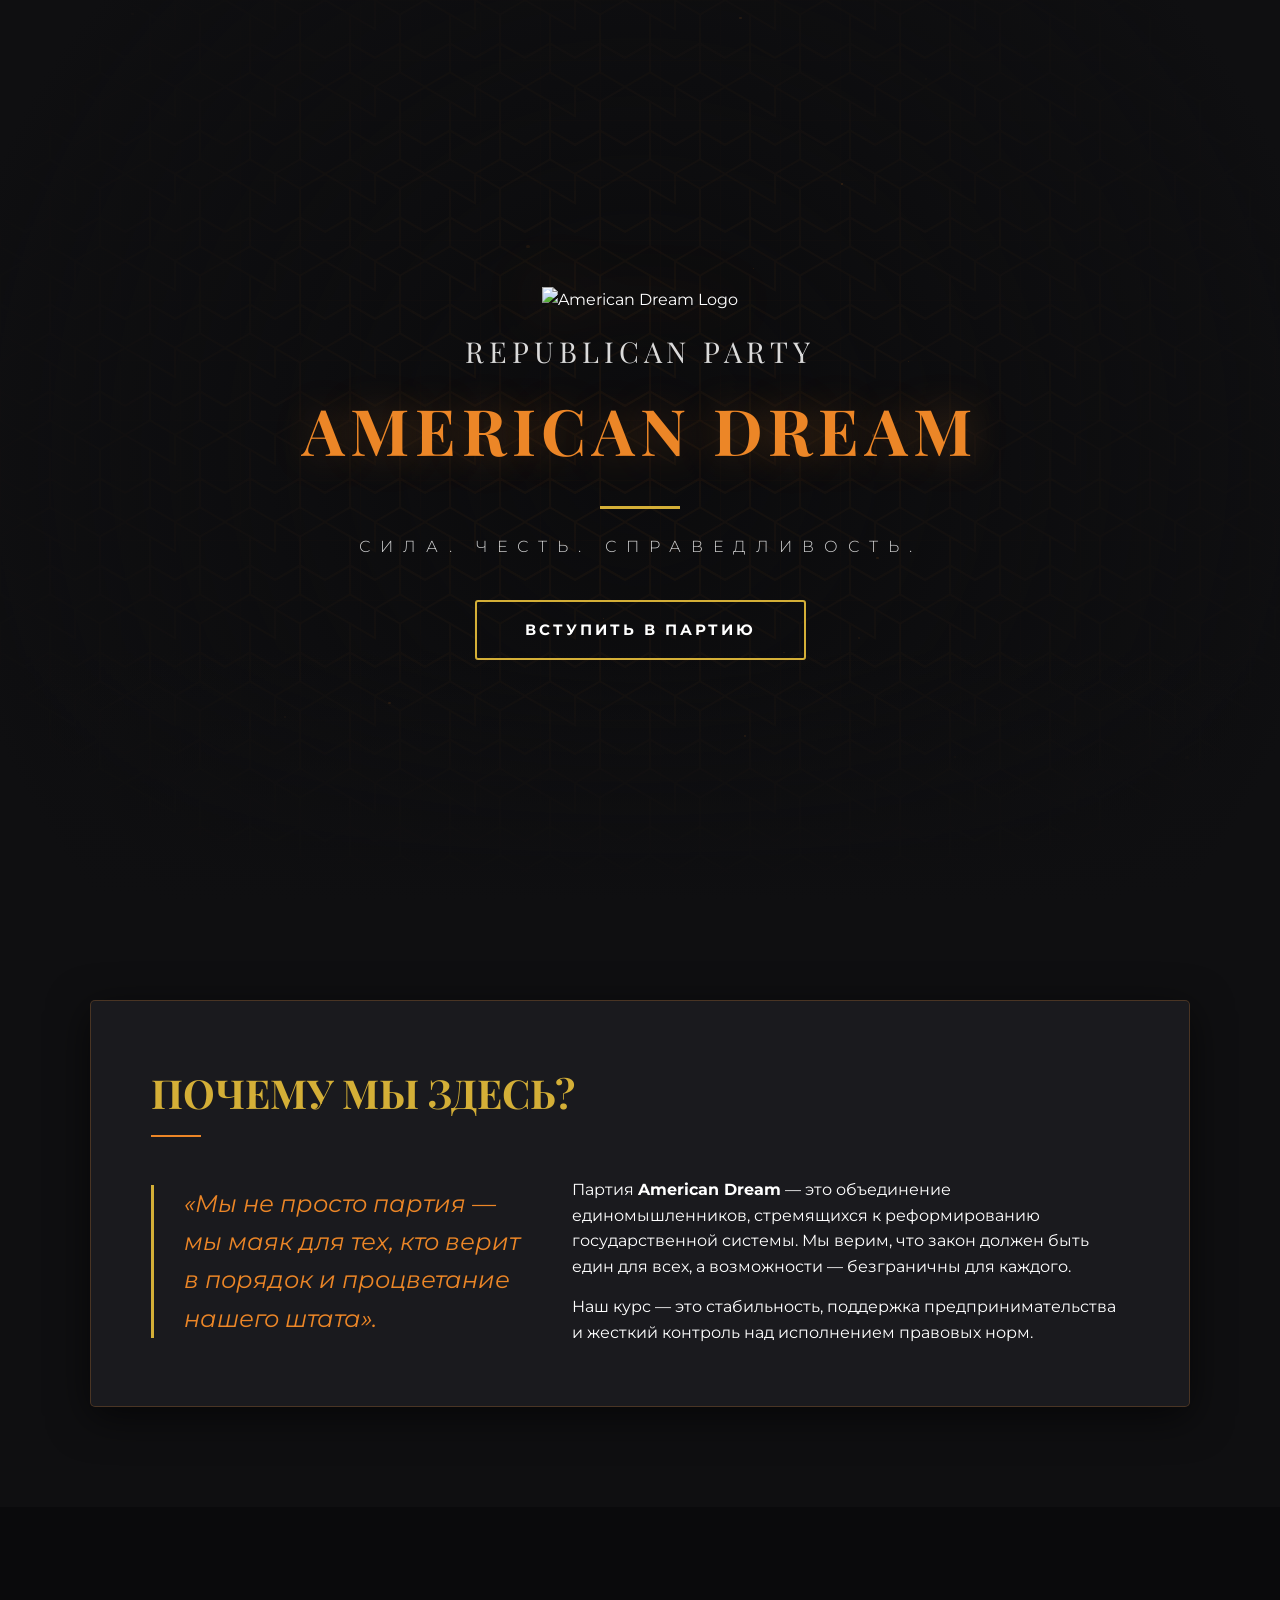
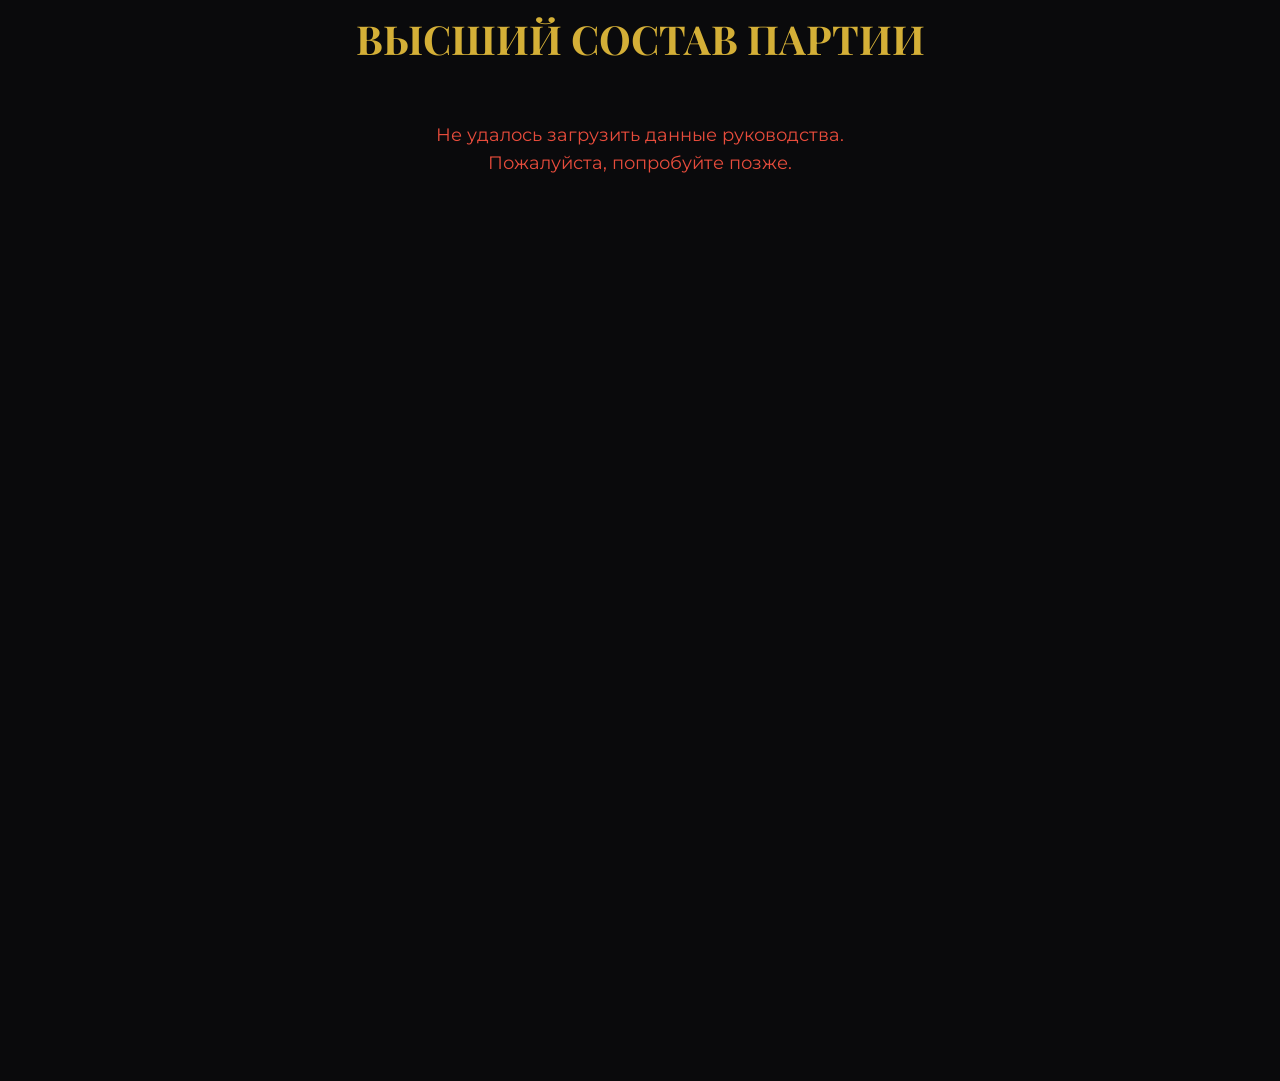
==== index.html @ bc68294e "Add files via upload" ====
﻿    <!DOCTYPE html>
    <html lang="ru">
    <head>
        <meta charset="UTF-8">
        <meta name="viewport" content="width=device-width, initial-scale=1.0">
        <meta name="description" content="American Dream - Республиканская партия. Партия, стремящаяся к справедливости, порядку и процветанию. Основана на принципах свободного рынка и правового государства.">
        <meta name="keywords" content="политическая партия, American Dream, республиканцы, политика, США">
        <meta name="author" content="American Dream Party">
        <meta name="theme-color" content="#ec8627">
        
        <meta property="og:title" content="American Dream | Республиканская партия">
        <meta property="og:description" content="Партия справедливости, порядка и процветания">
        <meta property="og:type" content="website">
        <meta property="og:url" content="https://american-dream.com">
        <meta property="og:image" content="./assets/images/logo.png">
        
        <meta name="twitter:card" content="summary">
        <meta name="twitter:title" content="American Dream | Республиканская партия">
        <meta name="twitter:description" content="Партия справедливости, порядка и процветания">
        
        <title>American Dream | Республиканская партия</title>
        <link rel="stylesheet" href="global-style.css">
        <link href="https://fonts.googleapis.com/css2?family=Montserrat:wght@300;600;800&family=Playfair+Display:wght@700&display=swap&subset=cyrillic" rel="stylesheet">
        <!-- Favicon -->
        <link rel="icon" type="image/png" href="./assets/icons/favicon.png">
        <link rel="apple-touch-icon" href="./assets/icons/favicon.png">
    </head>
    <body class="dark-mode">

        <!-- ШАПКА -->
        <div id="header-placeholder"></div>

        <main>
            <!-- HERO СЕКЦИЯ -->
            <section class="hero-section">
                <div class="hero-bg-pattern"></div>
                <div class="hero-particles" id="hero-particles"></div>
                <div class="hero-overlay"></div>
                <div class="hero-fade-bottom"></div>
                <div class="hero-content">
                    <img src="./assets/images/logo.png" alt="American Dream Logo" class="hero-logo">
                    <h1 class="hero-title">REPUBLICAN PARTY</h1>
                    <h2 class="hero-title-main">AMERICAN DREAM</h2>
                    <div class="hero-line"></div>
                    <p class="hero-subtitle">СИЛА. ЧЕСТЬ. СПРАВЕДЛИВОСТЬ.</p>
                    <a href="pages/apply/index.html" class="hero-cta">Вступить в партию</a>
                </div>
            </section>

            <!-- МАНИФЕСТ -->
            <section class="manifesto-section fade-in-section">
                <div class="manifesto-card">
                    <div class="manifesto-header">
                        <h2 class="section-heading">Почему мы здесь?</h2>
                        <div class="heading-line"></div>
                    </div>
                    <div class="manifesto-grid">
                        <div class="manifesto-quote">
                            «Мы не просто партия — мы маяк для тех, кто верит в порядок и процветание нашего штата».
                        </div>
                        <div class="manifesto-text">
                            <p>Партия <b>American Dream</b> — это объединение единомышленников, стремящихся к реформированию государственной системы. Мы верим, что закон должен быть един для всех, а возможности — безграничны для каждого.</p>
                            <p>Наш курс — это стабильность, поддержка предпринимательства и жесткий контроль над исполнением правовых норм.</p>
                        </div>
                    </div>
                </div>
            </section>

            <!-- ВЫСШИЙ СОСТАВ (Пирамида) -->
            <section class="leaders-section fade-in-section" aria-label="Высший состав партии">
                <h2 class="section-heading">Высший Состав партии</h2>
                <div class="leaders-wrapper" id="leaders-container" role="region" aria-label="Карточки лидеров партии. Кликните на карточку для подробной информации.">
                    <!-- Сюда JS вставит карточки -->
                </div>
            </section>
        </main>

        <!-- ПОДВАЛ -->
        <div id="footer-placeholder"></div>

        <script src="global-script.js"></script>
    </body>
    </html>
---- global-style.css ----
﻿:root {
    --bg-dark: #0f0f11;
    --card-bg: #1a1a1e;
    --copper: #ec8627;
    --gold: #d4af37;
    --text-gray: #a0a0a5;
    --white: #ffffff;
    --shadow: 0 10px 40px rgba(0, 0, 0, 0.6);
    --card-border: rgba(255,255,255,0.05);
    --card-hover-border: var(--gold);
    --expanded-bg: #22222a;
    --bio-border: rgba(255,255,255,0.1);
    --header-bg: rgba(15, 15, 17, 0.9);
    --header-border: rgba(184, 115, 51, 0.2);
    --hero-overlay-bg: radial-gradient(circle, rgba(0,0,0,0.2) 0%, rgba(15,15,17,1) 90%);
    --leaders-section-bg: #0a0a0c;
    --footer-bg: #050505;
    --footer-border: var(--copper);
}

/* СВЕТЛАЯ ТЕМА */
body.light-mode {
    --bg-dark: #f8f8fa;
    --card-bg: #fafbfc;
    --text-gray: #555555;
    --white: #1a1a1a;
    --card-border: rgba(236, 134, 39, 0.12);
    --card-hover-border: var(--copper);
    --expanded-bg: #ffffff;
    --bio-border: rgba(236, 134, 39, 0.15);
    --header-bg: rgba(248, 248, 250, 0.95);
    --header-border: rgba(236, 134, 39, 0.15);
    --hero-overlay-bg: radial-gradient(circle, rgba(255,255,255,0.05) 0%, rgba(248,248,250,0.7) 90%);
    --leaders-section-bg: #f8f8fa;
    --footer-bg: #f2f2f5;
    --footer-border: rgba(236, 134, 39, 0.15);
    --shadow: 0 5px 20px rgba(0,0,0,0.05);
}

body.light-mode .main-header {
    background: var(--header-bg);
    border-bottom: 1px solid var(--header-border);
}

body.light-mode .nav-list a {
    color: #555;
}
body.light-mode .nav-list a.active {
    color: var(--copper);
}

body.light-mode .hero-overlay {
    background: var(--hero-overlay-bg);
}

body.light-mode .manifesto-card {
    background: #fafbfc;
    border: 1px solid rgba(236, 134, 39, 0.12);
    box-shadow: 0 5px 20px rgba(0,0,0,0.05);
}

body.light-mode .leader-card {
    background: var(--card-bg);
    border: 1px solid var(--card-border);
    box-shadow: var(--shadow);
}

body.light-mode .leader-card.expanded {
    background: var(--expanded-bg);
    border-color: var(--copper);
}

body.light-mode .leader-bio {
    border-top-color: var(--bio-border);
}

body.light-mode .main-footer {
    background: var(--footer-bg);
    border-top: 1px solid var(--footer-border);
}

body.light-mode .leaders-section {
    background: var(--leaders-section-bg);
}

body.light-mode .hero-cta {
    border-color: var(--copper);
    color: var(--white);
}

body.light-mode .hero-cta:hover {
    background: var(--copper);
    color: #fff;
}

body.light-mode .manifesto-card:hover {
    box-shadow: 0 15px 45px rgba(0,0,0,0.12);
    border-color: var(--copper);
}

* { margin: 0; padding: 0; box-sizing: border-box; }

/* Глобальный фоновый паттерн из шестигранников */
body::before {
    content: '';
    position: fixed;
    inset: 0;
    z-index: 0;
    pointer-events: none;
    opacity: 0.06;
    background-image: 
        url("data:image/svg+xml,%3Csvg xmlns='http://www.w3.org/2000/svg' width='60' height='52' viewBox='0 0 60 52'%3E%3Cpath d='M15 0L0 8.66V26L15 34.64L30 26V8.66L15 0Z' fill='none' stroke='%23ec8627' stroke-width='1.2'/%3E%3Cpath d='M45 17.32L30 8.66V26L45 34.64L60 26V8.66L45 0V17.32Z' fill='none' stroke='%23ec8627' stroke-width='1.2'/%3E%3Cpath d='M15 34.64L30 26V43.32L15 52L0 43.32V26L15 34.64Z' fill='none' stroke='%23ec8627' stroke-width='1.2'/%3E%3Cpath d='M45 34.64L60 26V43.32L45 52L30 43.32V26L45 34.64Z' fill='none' stroke='%23ec8627' stroke-width='1.2'/%3E%3C/svg%3E");
    background-repeat: repeat;
    background-size: 100px 87px;
    transition: opacity 0.5s ease;
    animation: hexDrift 60s linear infinite;
}

@keyframes hexDrift {
    0% { background-position: 0 0; }
    100% { background-position: 100px 87px; }
}

body.light-mode::before {
    opacity: 0.1;
}

body {
    font-family: 'Montserrat', sans-serif;
    background-color: var(--bg-dark);
    color: var(--white);
    line-height: 1.6;
    transition: background-color 0.5s ease, color 0.5s ease;
    overflow-x: hidden;
}

/* Анимации появления при скролле */
.fade-in-section {
    opacity: 0;
    transform: translateY(30px);
    transition: opacity 0.9s cubic-bezier(0.16, 1, 0.3, 1), transform 0.9s cubic-bezier(0.16, 1, 0.3, 1);
}
.fade-in-section.is-visible {
    opacity: 1;
    transform: translateY(0);
}

/* ШАПКА */
.main-header {
    position: fixed; top: 0; width: 100%; z-index: 1000;
    background: var(--header-bg); backdrop-filter: blur(15px);
    border-bottom: 1px solid var(--header-border);
    transition: background-color 0.5s ease, border-color 0.5s ease;
}
.header-container {
    max-width: 1400px; margin: 0 auto; padding: 15px 30px;
    display: flex; justify-content: space-between; align-items: center; gap: 30px;
    position: relative;
}
.header-left { 
    display: flex; align-items: center; gap: 15px; 
    margin-left: -20px;
    flex-shrink: 0;
}
.mini-logo { height: 40px; }
.brand-name { font-weight: 800; letter-spacing: 2px; font-size: 1.2rem; white-space: nowrap; }
.brand-name span { color: var(--copper); }

.nav-list { 
    display: flex; list-style: none; gap: 30px; 
    flex: 1; justify-content: flex-end; 
    margin-right: 30px;
}
.nav-list a {
    text-decoration: none; color: var(--white);
    font-size: 0.9rem; font-weight: 600; text-transform: uppercase;
    transition: color 0.3s ease;
    white-space: nowrap;
}
.nav-list a:hover { color: var(--gold); }
.nav-list a.active { color: var(--gold); font-weight: 800; }

/* КНОПКА «ТРИ ТОЧКИ» (мобильное меню) */
.nav-toggle {
    display: none;
    background: transparent;
    border: none;
    cursor: pointer;
    padding: 8px 6px;
    width: 36px;
    height: 36px;
    flex-direction: column;
    align-items: center;
    justify-content: center;
    gap: 4px;
    flex-shrink: 0;
    border-radius: 6px;
    transition: background-color 0.3s ease;
}
.nav-toggle:hover { background: rgba(236,134,39,0.12); }
.nav-toggle-dot {
    width: 5px;
    height: 5px;
    border-radius: 50%;
    background: var(--white);
    transition: background 0.3s ease, transform 0.3s ease;
}
.nav-toggle[aria-expanded="true"] .nav-toggle-dot { background: var(--copper); }

/* ПЕРЕКЛЮЧАТЕЛЬ ТЕМ */
.theme-switcher-wrapper {
    flex-shrink: 0;
    margin-right: -10px;
}
#theme-icon {
    font-size: 1.3rem; cursor: pointer;
    display: flex; align-items: center; justify-content: center;
    opacity: 0.7;
    background: transparent; border: none;
    padding: 5px;
    position: relative;
    width: 40px;
    height: 40px;
    overflow: hidden;
}
#theme-icon .icon-inner {
    display: inline-block;
    transition: transform 0.6s cubic-bezier(0.34, 1.56, 0.64, 1), opacity 0.4s ease;
    transform-origin: center center;
}
#theme-icon:hover .icon-inner { opacity: 1; }
#theme-icon:hover { opacity: 1; }

/* HERO */
.hero-section {
    height: 100vh; width: 100%;
    background: url('./assets/images/lighthouse-bg.jpg') center/cover no-repeat;
    display: flex; align-items: center; justify-content: center; position: relative;
    overflow: hidden;
}
.hero-overlay {
    position: absolute; top: 0; left: 0; width: 100%; height: 100%;
    background: var(--hero-overlay-bg);
}
.hero-fade-bottom {
    position: absolute;
    bottom: 0; left: 0;
    width: 100%; height: 250px;
    background: linear-gradient(to bottom, transparent 0%, var(--bg-dark) 100%);
    z-index: 1;
    pointer-events: none;
    transition: background 0.5s ease;
}
.hero-content { 
    position: relative; z-index: 2; text-align: center; 
    margin-top: 55px;
}
.hero-logo { 
    width: 450px; 
    margin-bottom: 15px; 
    filter: drop-shadow(0 0 30px rgba(236,134,39,0.4)); 
}
.hero-title { 
    font-family: 'Playfair Display', serif; 
    font-size: 1.8rem; 
    letter-spacing: 5px; 
    font-weight: 400;
    opacity: 0.85;
    margin-bottom: 5px;
}
.hero-title-main {
    font-family: 'Playfair Display', serif;
    font-size: 4rem;
    letter-spacing: 6px;
    font-weight: 700;
    color: var(--copper);
    text-shadow: 0 0 40px rgba(236,134,39,0.3);
}
.hero-line { width: 80px; height: 3px; background: var(--gold); margin: 25px auto; }
.hero-subtitle { font-weight: 300; letter-spacing: 10px; opacity: 0.8; margin-bottom: 40px; }

/* КНОПКА ВСТУПИТЬ В HERO */
.hero-cta {
    display: inline-block;
    padding: 16px 48px;
    border: 2px solid var(--gold);
    color: var(--white);
    text-decoration: none;
    text-transform: uppercase;
    letter-spacing: 3px;
    font-weight: 700;
    font-size: 0.95rem;
    border-radius: 3px;
    transition: all 0.4s cubic-bezier(0.16, 1, 0.3, 1);
    position: relative;
    overflow: hidden;
    background: transparent;
    cursor: pointer;
}
.hero-cta::before {
    content: '';
    position: absolute;
    top: 0; left: -100%;
    width: 100%; height: 100%;
    background: linear-gradient(90deg, transparent, rgba(236,134,39,0.2), transparent);
    transition: left 0.6s ease;
}
.hero-cta:hover {
    background: var(--copper);
    border-color: var(--copper);
    transform: translateY(-3px);
    box-shadow: 0 15px 35px rgba(236,134,39,0.3);
}
.hero-cta:hover::before { left: 100%; }

/* ПАРАЛЛАКС СЕТКА */
.hero-bg-pattern {
    position: absolute; top: 0; left: 0; width: 100%; height: 100%;
    z-index: 0; pointer-events: none; opacity: 0.04;
    background-image: 
        linear-gradient(rgba(236,134,39,0.5) 1px, transparent 1px),
        linear-gradient(90deg, rgba(236,134,39,0.5) 1px, transparent 1px);
    background-size: 60px 60px;
    animation: gridShift 20s linear infinite;
}
@keyframes gridShift {
    0% { transform: translate(0, 0); }
    100% { transform: translate(60px, 60px); }
}

/* ЧАСТИЦЫ */
.hero-particles {
    position: absolute; top: 0; left: 0; width: 100%; height: 100%;
    z-index: 0; pointer-events: none;
}

/* МАНИФЕСТ */
.manifesto-section { padding: 100px 20px; }
.manifesto-card {
    max-width: 1100px; margin: 0 auto; background: var(--card-bg);
    padding: 60px; border-radius: 5px; border: 1px solid rgba(184, 115, 51, 0.3);
    box-shadow: var(--shadow);
    transition: all 0.5s cubic-bezier(0.16, 1, 0.3, 1);
    cursor: default;
}
.manifesto-card:hover {
    transform: translateY(-5px);
    box-shadow: 0 20px 50px rgba(0,0,0,0.7);
    border-color: var(--copper);
}
.section-heading {
    font-family: 'Playfair Display', serif; font-size: 2.5rem; margin-bottom: 10px;
    text-transform: uppercase; color: var(--gold);
}
.heading-line { width: 50px; height: 2px; background: var(--copper); margin-bottom: 40px; }
.manifesto-grid { display: grid; grid-template-columns: 1fr 1.5fr; gap: 50px; align-items: center; }
.manifesto-quote { font-style: italic; font-size: 1.5rem; color: var(--copper); border-left: 3px solid var(--gold); padding-left: 30px; }
.manifesto-text p { margin-bottom: 15px; }
.manifesto-text p:last-child { margin-bottom: 0; }

/* ЛИДЕРЫ */
.leaders-section { 
    padding: 100px 0; text-align: center; 
    background: var(--leaders-section-bg); 
    transition: background-color 0.5s ease; 
}
.leaders-wrapper { 
    position: relative; width: 1100px; height: 900px; margin: 0 auto; 
    transition: height 0.8s cubic-bezier(0.16, 1, 0.3, 1);
}
.leader-card {
    position: absolute; width: 280px; background: var(--card-bg);
    border: 1px solid var(--card-border); border-radius: 8px;
    padding: 35px 20px; cursor: pointer;
    transition: all 0.8s cubic-bezier(0.16, 1, 0.3, 1);
    display: flex; flex-direction: column; align-items: center;
    box-shadow: 0 15px 35px rgba(0,0,0,0.4);
}
.leader-card:hover:not(.expanded) { border-color: var(--card-hover-border); transform: translateY(-10px); }
.leader-card.expanded { z-index: 100; border-color: var(--gold); background: var(--expanded-bg); }
.leader-avatar {
    width: 150px; height: 150px; border-radius: 50%;
    border: 3px solid var(--copper); margin-bottom: 25px; object-fit: cover;
}
.leader-name { font-size: 1.5rem; font-weight: 800; margin-bottom: 5px; }
.leader-role { color: var(--gold); font-size: 0.8rem; font-weight: 700; text-transform: uppercase; letter-spacing: 2px; }
.leader-bio { 
    max-height: 0; opacity: 0; overflow: hidden; 
    transition: max-height 0.6s ease, opacity 0.6s ease, margin-top 0.6s ease, padding-top 0.6s ease; 
    text-align: left; font-size: 0.95rem; line-height: 1.6; 
    border-top: 1px solid transparent;
}
.leader-card.expanded .leader-bio { 
    max-height: 500px; opacity: 1; margin-top: 30px; padding-top: 20px; 
    border-top-color: var(--bio-border); 
}

/* ИНДИКАТОР ЗАГРУЗКИ */
.loading-indicator {
    animation: pulse 1.5s ease-in-out infinite;
    color: var(--gold); font-size: 1.2rem; padding: 40px; grid-column: 1/-1; text-align: center;
}
@keyframes pulse {
    0%, 100% { opacity: 0.5; }
    50% { opacity: 1; }
}

/* ========== ПОДВАЛ ========== */
.main-footer {
    background: var(--footer-bg);
    border-top: 2px solid var(--footer-border);
    transition: background-color 0.5s ease, border-color 0.5s ease;
    width: 100%;
}

.footer-top {
    padding: 60px 40px 40px;
    width: 100%;
}

.footer-container {
    max-width: 1400px;
    width: 100%;
    margin: 0 auto;
    display: grid;
    grid-template-columns: 1fr 1fr 1fr;
    gap: 60px;
}

/* Колонки */
.footer-column {
    display: flex;
    flex-direction: column;
}

.footer-about {
    align-items: flex-start;
    text-align: left;
}

.footer-nav {
    align-items: center;
    text-align: center;
}

.footer-nav .footer-nav-list {
    align-items: center;
}

.footer-nav .footer-heading {
    text-align: center;
    width: 100%;
}

.footer-stats-column {
    align-items: flex-end;
    text-align: right;
}

.footer-stats-column .footer-heading {
    text-align: right;
    width: 100%;
}

.footer-stats-column .footer-stat-row {
    justify-content: flex-end;
}

.footer-stats-column .footer-stat-main {
    justify-content: flex-end;
}

.footer-heading {
    font-family: 'Montserrat', sans-serif;
    font-size: 0.8rem;
    font-weight: 700;
    text-transform: uppercase;
    letter-spacing: 2px;
    color: var(--copper);
    margin-bottom: 20px;
    padding-bottom: 10px;
    border-bottom: 1px solid rgba(236,134,39,0.2);
}

/* Колонка 1: О партии */
.footer-logo-text {
    display: flex;
    align-items: center;
    gap: 12px;
    margin-bottom: 15px;
}

.footer-mini-logo {
    width: 42px;
    height: 42px;
    flex-shrink: 0;
}

.footer-brand {
    font-family: 'Montserrat', sans-serif;
    font-size: 1.2rem;
    font-weight: 800;
    letter-spacing: 2px;
    color: var(--white);
    margin: 0;
}

.footer-brand span {
    color: var(--copper);
}

.footer-tagline {
    font-size: 0.72rem;
    color: var(--text-gray);
    letter-spacing: 1px;
    text-transform: uppercase;
    margin-top: 2px;
}

.footer-description {
    font-size: 0.85rem;
    color: var(--text-gray);
    line-height: 1.6;
    margin-bottom: 12px;
    opacity: 0.8;
    max-width: 380px;
}

.footer-motto-link {
    color: var(--gold);
    font-size: 0.85rem;
    text-decoration: none;
    font-weight: 600;
    transition: color 0.3s ease;
}

.footer-motto-link:hover {
    color: var(--copper);
}

/* Discord-блок */
.footer-discord-block {
    margin-top: 25px;
    padding-top: 20px;
    border-top: 1px solid rgba(236,134,39,0.15);
}

.footer-discord-label {
    font-family: 'Montserrat', sans-serif;
    font-size: 0.8rem;
    font-weight: 700;
    text-transform: uppercase;
    letter-spacing: 2px;
    color: var(--copper);
    margin-bottom: 12px;
}

.footer-discord-btn {
    display: inline-flex;
    align-items: center;
    gap: 14px;
    padding: 15px 28px;
    background: transparent;
    border: 2px solid var(--copper);
    border-radius: 6px;
    color: var(--white);
    text-decoration: none;
    font-family: 'Montserrat', sans-serif;
    font-size: 0.95rem;
    font-weight: 700;
    letter-spacing: 1px;
    text-transform: uppercase;
    transition: all 0.3s cubic-bezier(0.16, 1, 0.3, 1);
    position: relative;
    overflow: hidden;
}

.footer-discord-btn::before {
    content: '';
    position: absolute;
    inset: 0;
    background: var(--copper);
    opacity: 0;
    transition: opacity 0.3s ease;
    z-index: 0;
}

.footer-discord-btn:hover {
    border-color: var(--copper);
    transform: translateY(-3px);
    box-shadow: 0 10px 30px rgba(236,134,39,0.3);
}

.footer-discord-btn:hover::before {
    opacity: 1;
}

.footer-discord-btn span,
.footer-discord-btn img {
    position: relative;
    z-index: 1;
}

.footer-discord-btn:hover span {
    color: #fff;
}

.footer-discord-icon {
    width: 26px;
    height: 26px;
    flex-shrink: 0;
}

.footer-discord-hint {
    font-size: 0.72rem;
    color: var(--text-gray);
    margin-top: 10px;
    opacity: 0.6;
    line-height: 1.5;
}

/* Колонка 2: Навигация */
.footer-nav-list {
    list-style: none;
    padding: 0;
    display: flex;
    flex-direction: column;
    gap: 12px;
}

.footer-nav-list a {
    color: var(--text-gray);
    text-decoration: none;
    font-size: 0.9rem;
    transition: all 0.3s ease;
    display: inline-block;
    position: relative;
    padding: 4px 0;
}

.footer-nav-list a::after {
    content: '';
    position: absolute;
    bottom: 0;
    left: 50%;
    transform: translateX(-50%);
    width: 0;
    height: 1px;
    background: var(--copper);
    transition: width 0.3s ease;
}

.footer-nav-list a:hover {
    color: var(--white);
}

.footer-nav-list a:hover::after {
    width: 100%;
}

/* Колонка 3: Контакты + Статистика */
.footer-contact-list {
    list-style: none;
    padding: 0;
    display: flex;
    flex-direction: column;
    gap: 10px;
    margin-bottom: 10px;
}

.footer-contact-list li {
    display: flex;
    align-items: center;
    justify-content: flex-end;
    gap: 8px;
    font-size: 0.82rem;
    color: var(--text-gray);
    line-height: 1.4;
}

.footer-contact-list li span {
    text-align: right;
}

.footer-icon {
    width: 16px;
    height: 16px;
    flex-shrink: 0;
    color: var(--copper);
}

.footer-socials {
    display: flex;
    align-items: center;
    justify-content: flex-end;
    gap: 10px;
    margin-bottom: 5px;
}

.footer-social-link {
    width: 40px;
    height: 40px;
    display: flex;
    align-items: center;
    justify-content: center;
    border-radius: 50%;
    background: rgba(236,134,39,0.1);
    color: var(--copper);
    transition: all 0.3s ease;
}

.footer-social-link svg {
    width: 22px;
    height: 22px;
}

.footer-social-link:hover {
    background: var(--copper);
    color: #fff;
    transform: translateY(-3px);
}

.footer-social-hint {
    font-size: 0.7rem;
    color: var(--text-gray);
    opacity: 0.5;
    font-style: italic;
}

.footer-stat-block {
    margin-bottom: 25px;
}

.footer-stat-main {
    display: flex;
    align-items: baseline;
    justify-content: flex-end;
    gap: 8px;
    margin-bottom: 5px;
}

.footer-stat-number {
    font-size: 3.5rem;
    font-weight: 800;
    color: var(--copper);
    line-height: 1;
    transition: color 0.5s ease;
}

.footer-stat-suffix {
    font-size: 1.1rem;
    color: var(--text-gray);
    font-weight: 500;
}

.footer-stat-label {
    font-size: 0.8rem;
    color: var(--text-gray);
    text-transform: uppercase;
    letter-spacing: 1.5px;
    text-align: right;
}

.footer-stat-secondary {
    display: flex;
    flex-direction: column;
    gap: 10px;
}

.footer-stat-row {
    display: flex;
    align-items: center;
    justify-content: flex-end;
    gap: 8px;
    font-size: 0.82rem;
    color: var(--text-gray);
}

.footer-stat-dot {
    width: 7px;
    height: 7px;
    border-radius: 50%;
    background: var(--text-gray);
    opacity: 0.4;
    flex-shrink: 0;
    order: 1;
}

.footer-stat-dot.online {
    background: #2ecc71;
    opacity: 1;
    box-shadow: 0 0 8px rgba(46,204,113,0.5);
}

.footer-stat-row span:last-child {
    order: 0;
}

/* Нижняя полоса */
.footer-bottom {
    padding: 25px 40px;
    border-top: 1px solid rgba(255,255,255,0.05);
    text-align: center;
    width: 100%;
}

.footer-bottom .footer-container {
    display: flex;
    flex-direction: column;
    align-items: center;
    gap: 8px;
    max-width: 1400px;
    margin: 0 auto;
}

.footer-copyright {
    font-size: 0.82rem;
    color: var(--white);
    opacity: 0.6;
    margin: 0;
}

.footer-disclaimer {
    font-size: 0.72rem;
    color: var(--text-gray);
    margin: 0;
    opacity: 0.5;
}

/* Пасхалочка */
.footer-easter-egg {
    display: flex;
    align-items: center;
    justify-content: center;
    gap: 8px;
    flex-wrap: wrap;
    margin-top: 12px;
    cursor: default;
    opacity: 0.35;
    transition: opacity 0.6s ease;
}

.footer-easter-egg:hover {
    opacity: 1;
}

.easter-text {
    font-size: 0.78rem;
    color: var(--text-gray);
    font-style: italic;
    transition: color 0.6s ease;
}

.footer-easter-egg:hover .easter-text {
    color: var(--gold);
}

.easter-divider {
    color: var(--copper);
    font-size: 0.6rem;
    opacity: 0;
    transition: opacity 0.6s ease;
}

.footer-easter-egg:hover .easter-divider {
    opacity: 1;
}

.easter-motto {
    font-size: 0.78rem;
    color: var(--text-gray);
    font-weight: 600;
    letter-spacing: 1px;
    text-transform: uppercase;
    opacity: 0;
    transform: translateX(-10px);
    transition: all 0.6s cubic-bezier(0.16, 1, 0.3, 1);
}

.footer-easter-egg:hover .easter-motto {
    opacity: 1;
    transform: translateX(0);
    color: var(--white);
}

.footer-emoji {
    display: inline-block;
    font-size: 1.2rem;
    transition: all 0.6s cubic-bezier(0.16, 1, 0.3, 1);
    font-style: normal;
}

.footer-easter-egg:hover .footer-emoji {
    transform: rotate(20deg) scale(1.4);
    animation: eagleBounce 0.6s ease;
}

@keyframes eagleBounce {
    0%, 100% { transform: rotate(20deg) scale(1.4); }
    50% { transform: rotate(25deg) scale(1.6); }
}

/* АДАПТИВНОСТЬ */
@media (max-width: 1200px) {
    .leaders-wrapper { width: 100%; height: auto; min-height: 600px; padding: 20px; }
    .leader-card { width: 260px !important; left: auto !important; top: auto !important; position: relative !important; margin: 10px auto; }
    .nav-list { gap: 15px; margin-right: 15px; }
    .header-container { padding: 15px 20px; }
}

/* МОБИЛЬНОЕ МЕНЮ — ПЛАНШЕТЫ И ТЕЛЕФОНЫ */
@media (max-width: 1024px) {
    .nav-toggle { display: flex; }

    .header-container {
        padding: 12px 18px;
        gap: 12px;
        justify-content: flex-start;
    }
    .header-left {
        margin-left: 0;
        margin-right: auto;
    }

    .primary-nav {
        position: absolute;
        top: 100%;
        right: 12px;
        min-width: 220px;
        background: var(--header-bg);
        backdrop-filter: blur(15px);
        border: 1px solid var(--header-border);
        border-radius: 8px;
        box-shadow: 0 12px 30px rgba(0,0,0,0.35);
        padding: 10px 0;
        opacity: 0;
        visibility: hidden;
        transform: translateY(-8px);
        transition: opacity 0.25s ease, transform 0.25s ease, visibility 0.25s ease;
        z-index: 1001;
    }
    .primary-nav.is-open {
        opacity: 1;
        visibility: visible;
        transform: translateY(4px);
    }
    .nav-list {
        flex-direction: column;
        gap: 0;
        margin: 0;
        padding: 0;
        align-items: stretch;
    }
    .nav-list li { width: 100%; }
    .nav-list a {
        display: block;
        padding: 12px 22px;
        font-size: 0.85rem;
        white-space: nowrap;
    }
    .nav-list a:hover { background: rgba(236,134,39,0.08); }

    .theme-switcher-wrapper { margin-right: 0; }
}

@media (max-width: 1024px) {
    .footer-container {
        grid-template-columns: 1fr 1fr;
        gap: 40px;
    }
    
    .footer-stats-column {
        align-items: center;
        text-align: center;
    }
    
    .footer-stats-column .footer-heading {
        text-align: center;
    }
    
    .footer-stats-column .footer-stat-row,
    .footer-stats-column .footer-stat-main {
        justify-content: center;
    }
    
    .footer-stat-label {
        text-align: center;
    }
}

@media (max-width: 768px) {
    .leaders-wrapper { width: 100%; height: auto; padding: 20px; display: flex; flex-direction: column; gap: 20px; }
    .leader-card { position: relative !important; left: 0 !important; top: 0 !important; width: 100% !important; max-width: 400px; margin: 0 auto !important; }
    .leader-card.expanded { width: 100% !important; }
    
    .manifesto-grid { grid-template-columns: 1fr; gap: 30px; }
    .manifesto-card { padding: 40px 20px; }
    .section-heading { font-size: 1.8rem; }
    .hero-logo { width: 280px; }
    .hero-title { font-size: 1.3rem; letter-spacing: 2px; }
    .hero-title-main { font-size: 2.5rem; letter-spacing: 3px; }
    .hero-cta { padding: 14px 36px; font-size: 0.85rem; letter-spacing: 2px; }
    
    .footer-container {
        grid-template-columns: 1fr;
        gap: 35px;
    }
    
    .footer-about,
    .footer-nav,
    .footer-stats-column {
        align-items: center;
        text-align: center;
    }
    
    .footer-nav .footer-heading,
    .footer-stats-column .footer-heading {
        text-align: center;
    }
    
    .footer-stats-column .footer-stat-row,
    .footer-stats-column .footer-stat-main {
        justify-content: center;
    }
    
    .footer-stat-label { text-align: center; }
    .footer-description { text-align: center; }
    .footer-stat-number { font-size: 2.8rem; }
    .footer-top { padding: 40px 20px 25px; }
    .footer-bottom { padding: 20px 15px; }
}

@media (max-width: 480px) {
    .brand-name { font-size: 1rem; }
    .hero-logo { width: 220px; }
    .hero-title { font-size: 1rem; }
    .hero-title-main { font-size: 1.8rem; }
    .manifesto-quote { font-size: 1.2rem; }
}
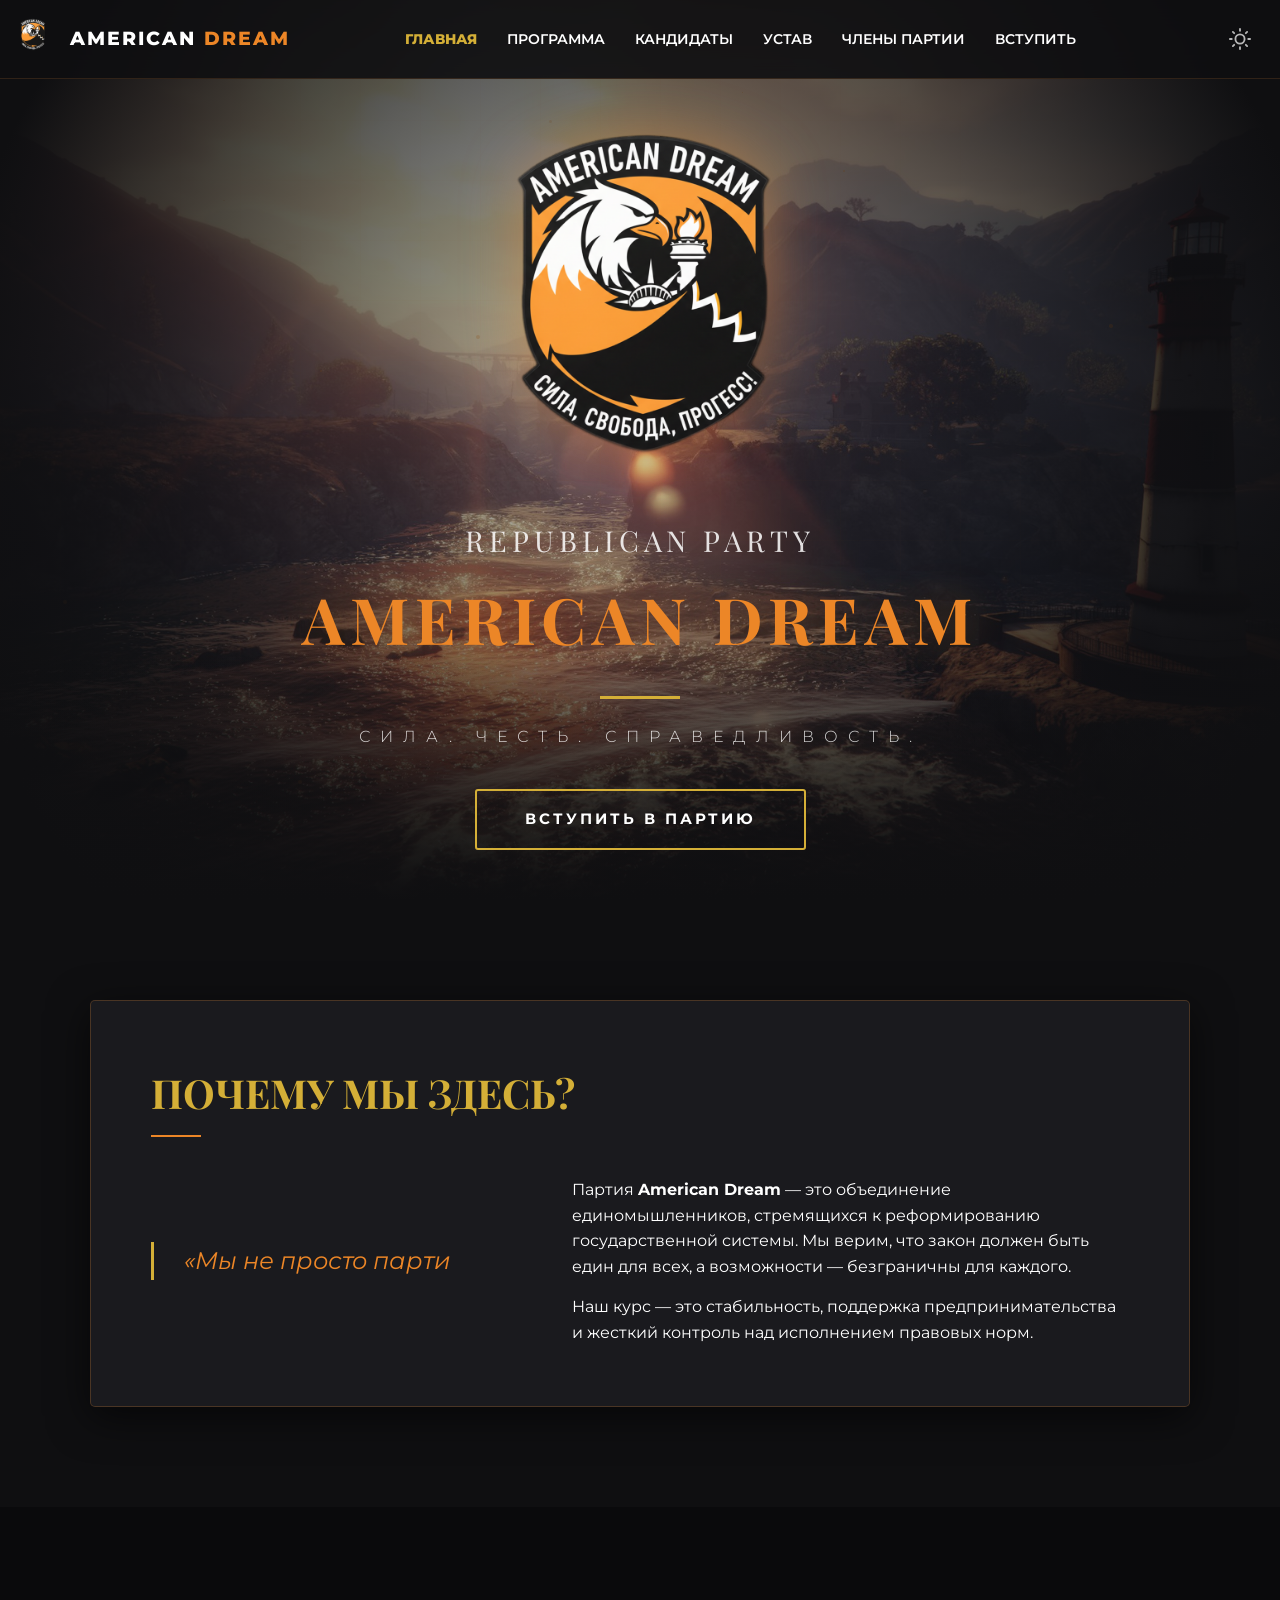
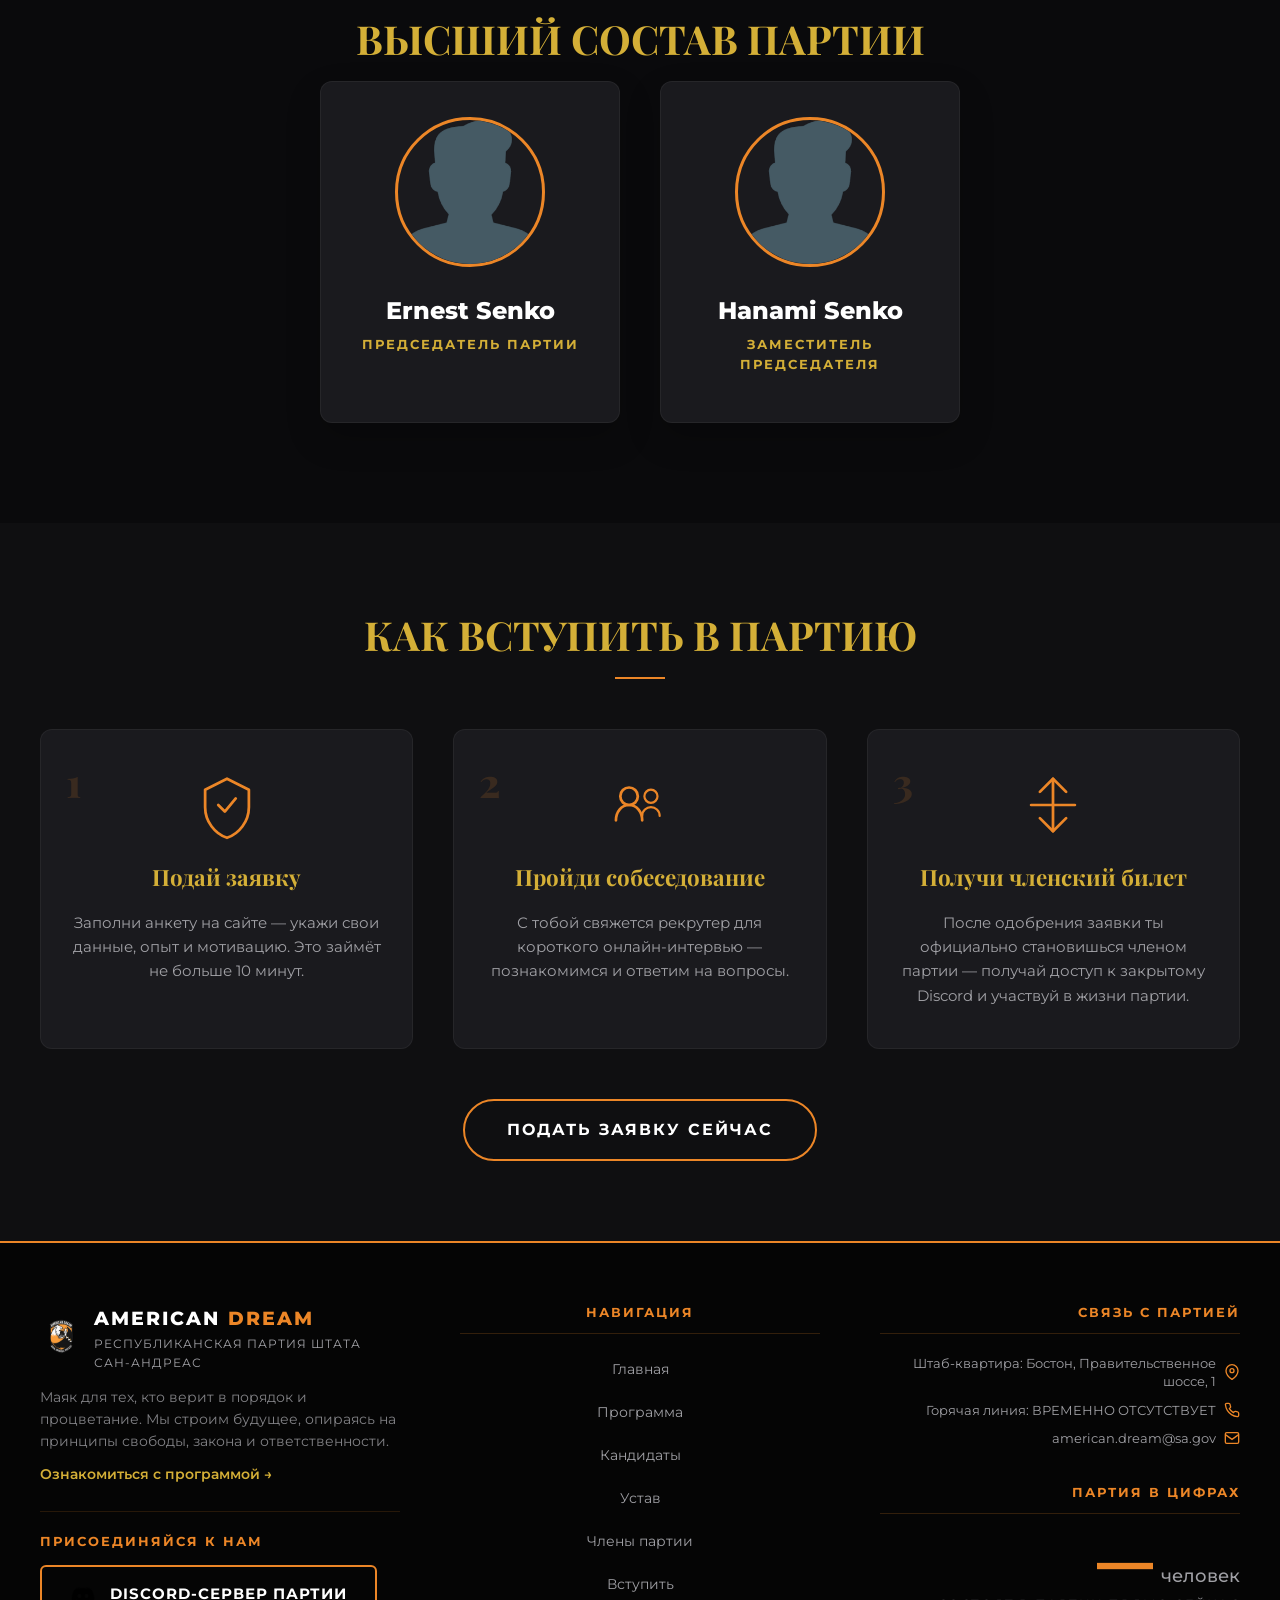
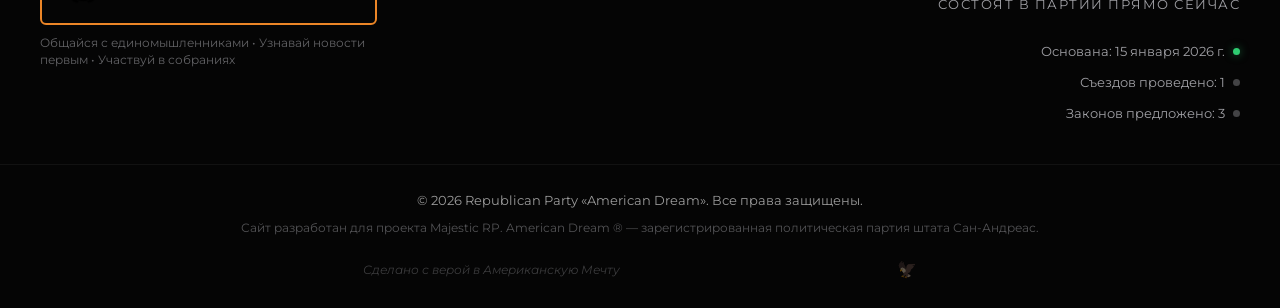
==== commit 5fda8c18: "Update index.html" ====
--- a/index.html
+++ b/index.html
@@ -1,83 +1,128 @@
-﻿    <!DOCTYPE html>
-    <html lang="ru">
-    <head>
-        <meta charset="UTF-8">
-        <meta name="viewport" content="width=device-width, initial-scale=1.0">
-        <meta name="description" content="American Dream - Республиканская партия. Партия, стремящаяся к справедливости, порядку и процветанию. Основана на принципах свободного рынка и правового государства.">
-        <meta name="keywords" content="политическая партия, American Dream, республиканцы, политика, США">
-        <meta name="author" content="American Dream Party">
-        <meta name="theme-color" content="#ec8627">
-        
-        <meta property="og:title" content="American Dream | Республиканская партия">
-        <meta property="og:description" content="Партия справедливости, порядка и процветания">
-        <meta property="og:type" content="website">
-        <meta property="og:url" content="https://american-dream.com">
-        <meta property="og:image" content="./assets/images/logo.png">
-        
-        <meta name="twitter:card" content="summary">
-        <meta name="twitter:title" content="American Dream | Республиканская партия">
-        <meta name="twitter:description" content="Партия справедливости, порядка и процветания">
-        
-        <title>American Dream | Республиканская партия</title>
-        <link rel="stylesheet" href="global-style.css">
-        <link href="https://fonts.googleapis.com/css2?family=Montserrat:wght@300;600;800&family=Playfair+Display:wght@700&display=swap&subset=cyrillic" rel="stylesheet">
-        <!-- Favicon -->
-        <link rel="icon" type="image/png" href="./assets/icons/favicon.png">
-        <link rel="apple-touch-icon" href="./assets/icons/favicon.png">
-    </head>
-    <body class="dark-mode">
+<!DOCTYPE html>
+<html lang="ru">
+<head>
+    <meta charset="UTF-8">
+    <meta name="viewport" content="width=device-width, initial-scale=1.0">
+    <meta name="description" content="American Dream - Республиканская партия. Партия, стремящаяся к справедливости, порядку и процветанию. Основана на принципах свободного рынка и правового государства.">
+    <meta name="keywords" content="политическая партия, American Dream, республиканцы, политика, США">
+    <meta name="author" content="American Dream Party">
+    <meta name="theme-color" content="#ec8627">
+    
+    <meta property="og:title" content="American Dream | Республиканская партия">
+    <meta property="og:description" content="Партия справедливости, порядка и процветания">
+    <meta property="og:type" content="website">
+    <meta property="og:url" content="https://american-dream.com">
+    <meta property="og:image" content="./assets/images/logo.png">
+    
+    <meta name="twitter:card" content="summary">
+    <meta name="twitter:title" content="American Dream | Республиканская партия">
+    <meta name="twitter:description" content="Партия справедливости, порядка и процветания">
+    
+    <title>American Dream | Республиканская партия</title>
+    <link rel="stylesheet" href="global-style.css">
+    <link href="https://fonts.googleapis.com/css2?family=Montserrat:wght@300;600;800&family=Playfair+Display:wght@700&display=swap&subset=cyrillic" rel="stylesheet">
+    <link rel="icon" type="image/png" href="./assets/icons/favicon.png">
+    <link rel="apple-touch-icon" href="./assets/icons/favicon.png">
+</head>
+<body class="dark-mode">
 
-        <!-- ШАПКА -->
-        <div id="header-placeholder"></div>
+    <div id="header-placeholder"></div>
 
-        <main>
-            <!-- HERO СЕКЦИЯ -->
-            <section class="hero-section">
-                <div class="hero-bg-pattern"></div>
-                <div class="hero-particles" id="hero-particles"></div>
-                <div class="hero-overlay"></div>
-                <div class="hero-fade-bottom"></div>
-                <div class="hero-content">
-                    <img src="./assets/images/logo.png" alt="American Dream Logo" class="hero-logo">
-                    <h1 class="hero-title">REPUBLICAN PARTY</h1>
-                    <h2 class="hero-title-main">AMERICAN DREAM</h2>
-                    <div class="hero-line"></div>
-                    <p class="hero-subtitle">СИЛА. ЧЕСТЬ. СПРАВЕДЛИВОСТЬ.</p>
-                    <a href="pages/apply/index.html" class="hero-cta">Вступить в партию</a>
+    <main>
+        <!-- HERO -->
+        <section class="hero-section">
+            <div class="hero-bg-pattern"></div>
+            <div class="hero-particles" id="hero-particles"></div>
+            <div class="hero-overlay"></div>
+            <div class="hero-fade-bottom"></div>
+            <div class="hero-content">
+                <img src="./assets/images/logo.png" alt="American Dream Logo" class="hero-logo">
+                <h1 class="hero-title">REPUBLICAN PARTY</h1>
+                <h2 class="hero-title-main">AMERICAN DREAM</h2>
+                <div class="hero-line"></div>
+                <p class="hero-subtitle">СИЛА. ЧЕСТЬ. СПРАВЕДЛИВОСТЬ.</p>
+                <a href="pages/apply/index.html" class="hero-cta">Вступить в партию</a>
+            </div>
+        </section>
+
+        <!-- МАНИФЕСТ -->
+        <section class="manifesto-section fade-in-section">
+            <div class="manifesto-card">
+                <div class="manifesto-header">
+                    <h2 class="section-heading">Почему мы здесь?</h2>
+                    <div class="heading-line"></div>
                 </div>
-            </section>
-
-            <!-- МАНИФЕСТ -->
-            <section class="manifesto-section fade-in-section">
-                <div class="manifesto-card">
-                    <div class="manifesto-header">
-                        <h2 class="section-heading">Почему мы здесь?</h2>
-                        <div class="heading-line"></div>
+                <div class="manifesto-grid">
+                    <div class="manifesto-quote" id="typewriter-quote" data-quote="«Мы не просто партия — мы маяк для тех, кто верит в порядок и процветание нашего штата».">
                     </div>
-                    <div class="manifesto-grid">
-                        <div class="manifesto-quote">
-                            «Мы не просто партия — мы маяк для тех, кто верит в порядок и процветание нашего штата».
-                        </div>
-                        <div class="manifesto-text">
-                            <p>Партия <b>American Dream</b> — это объединение единомышленников, стремящихся к реформированию государственной системы. Мы верим, что закон должен быть един для всех, а возможности — безграничны для каждого.</p>
-                            <p>Наш курс — это стабильность, поддержка предпринимательства и жесткий контроль над исполнением правовых норм.</p>
-                        </div>
+                    <div class="manifesto-text">
+                        <p>Партия <b>American Dream</b> — это объединение единомышленников, стремящихся к реформированию государственной системы. Мы верим, что закон должен быть един для всех, а возможности — безграничны для каждого.</p>
+                        <p>Наш курс — это стабильность, поддержка предпринимательства и жесткий контроль над исполнением правовых норм.</p>
                     </div>
                 </div>
-            </section>
+            </div>
+        </section>
 
-            <!-- ВЫСШИЙ СОСТАВ (Пирамида) -->
-            <section class="leaders-section fade-in-section" aria-label="Высший состав партии">
-                <h2 class="section-heading">Высший Состав партии</h2>
-                <div class="leaders-wrapper" id="leaders-container" role="region" aria-label="Карточки лидеров партии. Кликните на карточку для подробной информации.">
-                    <!-- Сюда JS вставит карточки -->
+        <!-- ВЫСШИЙ СОСТАВ -->
+        <section class="leaders-section fade-in-section" aria-label="Высший состав партии">
+            <h2 class="section-heading">Высший Состав партии</h2>
+            <div class="leaders-wrapper" id="leaders-container" role="region" aria-label="Карточки лидеров партии. Кликните на карточку для подробной информации.">
+            </div>
+        </section>
+
+        <!-- 3 ШАГА "КАК ВСТУПИТЬ" (ПОСЛЕ ВЫСШЕГО СОСТАВА) -->
+        <section class="join-steps-section fade-in-section">
+            <div class="join-steps-container">
+                <h2 class="section-heading">Как вступить в партию</h2>
+                <div class="heading-line" style="margin: 0 auto 50px auto;"></div>
+                <div class="steps-grid">
+                    <div class="step-card">
+                        <div class="step-number">1</div>
+                        <div class="step-icon">
+                            <svg viewBox="0 0 64 64" fill="none" xmlns="http://www.w3.org/2000/svg">
+                                <path d="M32 8L12 18V34C12 46.8 20.8 58.4 32 62C43.2 58.4 52 46.8 52 34V18L32 8Z" stroke="currentColor" stroke-width="2.5" stroke-linejoin="round"/>
+                                <path d="M24 32L30 38L40 26" stroke="currentColor" stroke-width="2.5" stroke-linecap="round" stroke-linejoin="round"/>
+                            </svg>
+                        </div>
+                        <h3 class="step-title">Подай заявку</h3>
+                        <p class="step-description">Заполни анкету на сайте — укажи свои данные, опыт и мотивацию. Это займёт не больше 10 минут.</p>
+                    </div>
+                    <div class="step-card">
+                        <div class="step-number">2</div>
+                        <div class="step-icon">
+                            <svg viewBox="0 0 64 64" fill="none" xmlns="http://www.w3.org/2000/svg">
+                                <circle cx="22" cy="24" r="8" stroke="currentColor" stroke-width="2.5"/>
+                                <path d="M10 46C10 38.4 14.8 32 22 32C29.2 32 34 38.4 34 46" stroke="currentColor" stroke-width="2.5" stroke-linecap="round"/>
+                                <circle cx="42" cy="24" r="6" stroke="currentColor" stroke-width="2"/>
+                                <path d="M34 42C34 37 38 34 42 34C46 34 50 37 50 42" stroke="currentColor" stroke-width="2" stroke-linecap="round"/>
+                            </svg>
+                        </div>
+                        <h3 class="step-title">Пройди собеседование</h3>
+                        <p class="step-description">С тобой свяжется рекрутер для короткого онлайн-интервью — познакомимся и ответим на вопросы.</p>
+                    </div>
+                    <div class="step-card">
+                        <div class="step-number">3</div>
+                        <div class="step-icon">
+                            <svg viewBox="0 0 64 64" fill="none" xmlns="http://www.w3.org/2000/svg">
+                                <path d="M32 8V56" stroke="currentColor" stroke-width="2.5" stroke-linecap="round"/>
+                                <path d="M20 20L32 8L44 20" stroke="currentColor" stroke-width="2.5" stroke-linecap="round" stroke-linejoin="round"/>
+                                <path d="M20 44L32 56L44 44" stroke="currentColor" stroke-width="2.5" stroke-linecap="round" stroke-linejoin="round"/>
+                                <path d="M12 32H52" stroke="currentColor" stroke-width="2.5" stroke-linecap="round"/>
+                            </svg>
+                        </div>
+                        <h3 class="step-title">Получи членский билет</h3>
+                        <p class="step-description">После одобрения заявки ты официально становишься членом партии — получай доступ к закрытому Discord и участвуй в жизни партии.</p>
+                    </div>
                 </div>
-            </section>
-        </main>
+                <div class="steps-cta">
+                    <a href="pages/apply/index.html" class="steps-cta-btn">Подать заявку сейчас</a>
+                </div>
+            </div>
+        </section>
+    </main>
 
-        <!-- ПОДВАЛ -->
-        <div id="footer-placeholder"></div>
+    <div id="footer-placeholder"></div>
 
-        <script src="global-script.js"></script>
-    </body>
-    </html>+    <script src="global-script.js"></script>
+</body>
+</html>
--- a/global-style.css
+++ b/global-style.css
@@ -1,4 +1,4 @@
-﻿:root {
+:root {
     --bg-dark: #0f0f11;
     --card-bg: #1a1a1e;
     --copper: #ec8627;
@@ -41,61 +41,71 @@
     background: var(--header-bg);
     border-bottom: 1px solid var(--header-border);
 }
-
 body.light-mode .nav-list a {
     color: #555;
 }
 body.light-mode .nav-list a.active {
     color: var(--copper);
 }
-
 body.light-mode .hero-overlay {
     background: var(--hero-overlay-bg);
 }
-
 body.light-mode .manifesto-card {
     background: #fafbfc;
     border: 1px solid rgba(236, 134, 39, 0.12);
     box-shadow: 0 5px 20px rgba(0,0,0,0.05);
 }
-
 body.light-mode .leader-card {
     background: var(--card-bg);
     border: 1px solid var(--card-border);
     box-shadow: var(--shadow);
 }
-
 body.light-mode .leader-card.expanded {
     background: var(--expanded-bg);
     border-color: var(--copper);
 }
-
 body.light-mode .leader-bio {
     border-top-color: var(--bio-border);
 }
-
 body.light-mode .main-footer {
     background: var(--footer-bg);
     border-top: 1px solid var(--footer-border);
 }
-
 body.light-mode .leaders-section {
     background: var(--leaders-section-bg);
 }
-
 body.light-mode .hero-cta {
     border-color: var(--copper);
     color: var(--white);
 }
-
 body.light-mode .hero-cta:hover {
     background: var(--copper);
     color: #fff;
 }
-
 body.light-mode .manifesto-card:hover {
     box-shadow: 0 15px 45px rgba(0,0,0,0.12);
     border-color: var(--copper);
+}
+body.light-mode .search-panel {
+    background: var(--header-bg);
+    border-bottom: 1px solid var(--header-border);
+}
+body.light-mode #global-search-input {
+    background: var(--card-bg);
+    color: var(--white);
+    border-color: rgba(236,134,39,0.2);
+}
+body.light-mode .search-result-item:hover {
+    background: rgba(236,134,39,0.05);
+}
+body.light-mode .scroll-top-btn {
+    background: var(--card-bg);
+    border: 1px solid var(--copper);
+    color: var(--copper);
+}
+body.light-mode .scroll-top-btn:hover {
+    background: var(--copper);
+    color: var(--white);
 }
 
 * { margin: 0; padding: 0; box-sizing: border-box; }
@@ -115,16 +125,13 @@
     transition: opacity 0.5s ease;
     animation: hexDrift 60s linear infinite;
 }
-
 @keyframes hexDrift {
     0% { background-position: 0 0; }
     100% { background-position: 100px 87px; }
 }
-
 body.light-mode::before {
     opacity: 0.1;
 }
-
 body {
     font-family: 'Montserrat', sans-serif;
     background-color: var(--bg-dark);
@@ -134,7 +141,6 @@
     overflow-x: hidden;
 }
 
-/* Анимации появления при скролле */
 .fade-in-section {
     opacity: 0;
     transform: translateY(30px);
@@ -180,7 +186,6 @@
 .nav-list a:hover { color: var(--gold); }
 .nav-list a.active { color: var(--gold); font-weight: 800; }
 
-/* КНОПКА «ТРИ ТОЧКИ» (мобильное меню) */
 .nav-toggle {
     display: none;
     background: transparent;
@@ -207,31 +212,311 @@
 }
 .nav-toggle[aria-expanded="true"] .nav-toggle-dot { background: var(--copper); }
 
-/* ПЕРЕКЛЮЧАТЕЛЬ ТЕМ */
+.search-toggle {
+    background: transparent;
+    border: none;
+    cursor: pointer;
+    padding: 6px;
+    width: 40px;
+    height: 40px;
+    display: flex;
+    align-items: center;
+    justify-content: center;
+    flex-shrink: 0;
+    border-radius: 6px;
+    transition: background-color 0.3s ease;
+    margin-left: 5px;
+}
+.search-toggle svg {
+    width: 22px;
+    height: 22px;
+    color: var(--white);
+    opacity: 0.7;
+    transition: opacity 0.3s ease;
+}
+.search-toggle:hover svg {
+    opacity: 1;
+    color: var(--gold);
+}
+
 .theme-switcher-wrapper {
     flex-shrink: 0;
     margin-right: -10px;
 }
 #theme-icon {
-    font-size: 1.3rem; cursor: pointer;
-    display: flex; align-items: center; justify-content: center;
+    cursor: pointer;
+    display: flex; 
+    align-items: center; 
+    justify-content: center;
     opacity: 0.7;
-    background: transparent; border: none;
+    background: transparent; 
+    border: none;
     padding: 5px;
     position: relative;
     width: 40px;
     height: 40px;
     overflow: hidden;
+    transition: opacity 0.3s ease;
 }
 #theme-icon .icon-inner {
-    display: inline-block;
+    display: inline-flex;
+    align-items: center;
+    justify-content: center;
     transition: transform 0.6s cubic-bezier(0.34, 1.56, 0.64, 1), opacity 0.4s ease;
     transform-origin: center center;
 }
+.theme-icon-svg {
+    width: 22px;
+    height: 22px;
+    color: var(--white);
+}
 #theme-icon:hover .icon-inner { opacity: 1; }
 #theme-icon:hover { opacity: 1; }
-
-/* HERO */
+#theme-icon:hover .theme-icon-svg {
+    color: var(--gold);
+}
+
+/* ========== КНОПКА «НАВЕРХ» ========== */
+.scroll-top-btn {
+    position: fixed;
+    bottom: 30px;
+    right: 30px;
+    width: 50px;
+    height: 50px;
+    border-radius: 50%;
+    background: var(--card-bg);
+    border: 1px solid var(--copper);
+    color: var(--copper);
+    font-size: 1.8rem;
+    cursor: pointer;
+    display: flex;
+    align-items: center;
+    justify-content: center;
+    opacity: 0;
+    visibility: hidden;
+    transform: translateY(20px) translateX(20px) scale(0.8);
+    transition: all 0.4s cubic-bezier(0.34, 1.56, 0.64, 1);
+    z-index: 999;
+    box-shadow: 0 2px 10px rgba(0,0,0,0.2);
+}
+.scroll-top-btn.visible {
+    opacity: 1;
+    visibility: visible;
+    transform: translateY(0) translateX(0) scale(1);
+}
+.scroll-top-btn:hover {
+    background: var(--copper);
+    color: var(--white);
+    transform: translateY(-8px) scale(1.1);
+    box-shadow: 0 12px 25px rgba(236,134,39,0.4);
+}
+.scroll-top-btn:active {
+    transform: translateY(-8px) scale(0.95);
+}
+
+/* ========== ПАНЕЛЬ ПОИСКА ========== */
+.search-panel {
+    position: fixed;
+    top: 73px;
+    left: 0;
+    right: 0;
+    background: var(--header-bg);
+    backdrop-filter: blur(15px);
+    border-bottom: 1px solid var(--header-border);
+    padding: 20px;
+    z-index: 1000;
+    box-shadow: 0 4px 20px rgba(0,0,0,0.2);
+    opacity: 1;
+    max-height: 500px;
+    transform: translateY(0);
+    transition: all 0.4s cubic-bezier(0.34, 1.56, 0.64, 1);
+    pointer-events: auto;
+}
+.search-panel.hidden {
+    opacity: 0;
+    max-height: 0;
+    transform: translateY(-20px);
+    pointer-events: none;
+    box-shadow: none;
+    padding: 0 20px;
+    border-bottom: none;
+}
+.search-container {
+    display: flex;
+    gap: 10px;
+    max-width: 700px;
+    margin: 0 auto;
+    animation: slideDown 0.4s cubic-bezier(0.34, 1.56, 0.64, 1);
+}
+@keyframes slideDown {
+    from { transform: translateY(-10px); opacity: 0; }
+    to { transform: translateY(0); opacity: 1; }
+}
+@keyframes slideUp {
+    from { transform: translateY(0); opacity: 1; }
+    to { transform: translateY(-10px); opacity: 0; }
+}
+#global-search-input {
+    flex: 1;
+    padding: 14px 18px;
+    border: 1px solid rgba(236,134,39,0.3);
+    border-radius: 40px;
+    background: var(--card-bg);
+    color: var(--white);
+    font-family: 'Montserrat', sans-serif;
+    font-size: 1rem;
+    outline: none;
+    transition: border-color 0.3s ease;
+}
+#global-search-input:focus {
+    border-color: var(--copper);
+}
+#global-search-close {
+    background: transparent;
+    border: 1px solid rgba(236,134,39,0.3);
+    border-radius: 50%;
+    width: 40px;
+    height: 40px;
+    cursor: pointer;
+    display: flex;
+    align-items: center;
+    justify-content: center;
+    transition: all 0.3s ease;
+    padding: 0;
+}
+#global-search-close svg {
+    width: 18px;
+    height: 18px;
+    color: var(--white);
+}
+#global-search-close:hover {
+    background: rgba(236,134,39,0.2);
+    border-color: var(--copper);
+}
+#global-search-close:hover svg {
+    color: var(--copper);
+}
+.search-results {
+    max-width: 700px;
+    margin: 20px auto 0;
+    max-height: 400px;
+    overflow-y: auto;
+    background: var(--card-bg);
+    border-radius: 12px;
+    box-shadow: 0 4px 20px rgba(0,0,0,0.3);
+    animation: fadeIn 0.3s ease 0.1s both;
+}
+@keyframes fadeIn {
+    from { opacity: 0; transform: translateY(-5px); }
+    to { opacity: 1; transform: translateY(0); }
+}
+.search-result-item {
+    padding: 14px 20px;
+    border-bottom: 1px solid var(--card-border);
+    cursor: pointer;
+    transition: all 0.3s cubic-bezier(0.16, 1, 0.3, 1);
+    animation: slideInLeft 0.3s ease forwards;
+}
+.search-result-item:nth-child(1) { animation-delay: 0.05s; }
+.search-result-item:nth-child(2) { animation-delay: 0.1s; }
+.search-result-item:nth-child(3) { animation-delay: 0.15s; }
+.search-result-item:nth-child(4) { animation-delay: 0.2s; }
+.search-result-item:nth-child(5) { animation-delay: 0.25s; }
+@keyframes slideInLeft {
+    from { opacity: 0; transform: translateX(-15px); }
+    to { opacity: 1; transform: translateX(0); }
+}
+.search-result-item:hover {
+    background: rgba(236,134,39,0.08);
+    padding-left: 24px;
+    border-left: 3px solid var(--copper);
+    margin-left: -3px;
+}
+.result-title {
+    font-weight: 700;
+    font-size: 1rem;
+    color: var(--gold);
+    margin-bottom: 4px;
+}
+.result-desc {
+    font-size: 0.85rem;
+    color: var(--text-gray);
+}
+.result-type {
+    font-size: 0.7rem;
+    text-transform: uppercase;
+    color: var(--copper);
+    margin-top: 6px;
+}
+.search-no-results {
+    padding: 20px;
+    text-align: center;
+    color: var(--text-gray);
+}
+
+/* ========== СКЕЛЕТОНЫ ДЛЯ ЛИДЕРОВ ========== */
+.skeleton-leader {
+    background: var(--card-bg);
+    border: 1px solid var(--card-border);
+    border-radius: 8px;
+    padding: 35px 20px;
+    display: flex;
+    flex-direction: column;
+    align-items: center;
+    gap: 15px;
+    position: relative;
+}
+.skeleton-leader .skeleton-avatar {
+    width: 150px;
+    height: 150px;
+    border-radius: 50%;
+    background: linear-gradient(90deg, rgba(255,255,255,0.05) 25%, rgba(255,255,255,0.1) 50%, rgba(255,255,255,0.05) 75%);
+    background-size: 200% 100%;
+    animation: skeleton-pulse 1.5s ease-in-out infinite;
+}
+.skeleton-leader .skeleton-line {
+    height: 16px;
+    background: linear-gradient(90deg, rgba(255,255,255,0.05) 25%, rgba(255,255,255,0.1) 50%, rgba(255,255,255,0.05) 75%);
+    background-size: 200% 100%;
+    animation: skeleton-pulse 1.5s ease-in-out infinite;
+    border-radius: 4px;
+}
+@keyframes skeleton-pulse {
+    0% { background-position: 200% 0; }
+    100% { background-position: -200% 0; }
+}
+
+/* Микро-анимации кнопок и карточек */
+button, .hero-cta, .program-card, .minister-card, .leader-card, .footer-discord-btn, .candidates-cta-btn, .charter-cta-btn, .members-cta-btn, .apply-cta-btn {
+    transition: all 0.3s cubic-bezier(0.16, 1, 0.3, 1);
+}
+button:active, .hero-cta:active, .footer-discord-btn:active, .candidates-cta-btn:active, .charter-cta-btn:active, .members-cta-btn:active, .apply-cta-btn:active {
+    transform: scale(0.98);
+}
+.program-card:active, .minister-card:active, .leader-card:active {
+    transform: scale(0.99);
+}
+
+.hero-title-main {
+    font-family: 'Playfair Display', serif;
+    font-size: 4rem;
+    letter-spacing: 6px;
+    font-weight: 700;
+    color: var(--copper);
+    text-shadow: 0 0 40px rgba(236,134,39,0.3);
+    transition: text-shadow 0.3s ease, letter-spacing 0.3s ease;
+}
+.hero-title-main:hover {
+    text-shadow: 0 0 25px rgba(212,175,55,0.6);
+    letter-spacing: 8px;
+}
+.brand-name span {
+    transition: text-shadow 0.3s ease;
+}
+.brand-name span:hover {
+    text-shadow: 0 0 8px rgba(236,134,39,0.5);
+}
+
 .hero-section {
     height: 100vh; width: 100%;
     background: url('./assets/images/lighthouse-bg.jpg') center/cover no-repeat;
@@ -268,18 +553,9 @@
     opacity: 0.85;
     margin-bottom: 5px;
 }
-.hero-title-main {
-    font-family: 'Playfair Display', serif;
-    font-size: 4rem;
-    letter-spacing: 6px;
-    font-weight: 700;
-    color: var(--copper);
-    text-shadow: 0 0 40px rgba(236,134,39,0.3);
-}
 .hero-line { width: 80px; height: 3px; background: var(--gold); margin: 25px auto; }
 .hero-subtitle { font-weight: 300; letter-spacing: 10px; opacity: 0.8; margin-bottom: 40px; }
 
-/* КНОПКА ВСТУПИТЬ В HERO */
 .hero-cta {
     display: inline-block;
     padding: 16px 48px;
@@ -313,7 +589,6 @@
 }
 .hero-cta:hover::before { left: 100%; }
 
-/* ПАРАЛЛАКС СЕТКА */
 .hero-bg-pattern {
     position: absolute; top: 0; left: 0; width: 100%; height: 100%;
     z-index: 0; pointer-events: none; opacity: 0.04;
@@ -328,13 +603,11 @@
     100% { transform: translate(60px, 60px); }
 }
 
-/* ЧАСТИЦЫ */
 .hero-particles {
     position: absolute; top: 0; left: 0; width: 100%; height: 100%;
     z-index: 0; pointer-events: none;
 }
 
-/* МАНИФЕСТ */
 .manifesto-section { padding: 100px 20px; }
 .manifesto-card {
     max-width: 1100px; margin: 0 auto; background: var(--card-bg);
@@ -358,44 +631,196 @@
 .manifesto-text p { margin-bottom: 15px; }
 .manifesto-text p:last-child { margin-bottom: 0; }
 
-/* ЛИДЕРЫ */
+/* ========== ЛИДЕРЫ (АДАПТИВНАЯ СЕТКА) ========== */
 .leaders-section { 
-    padding: 100px 0; text-align: center; 
+    padding: 100px 20px; 
+    text-align: center; 
     background: var(--leaders-section-bg); 
-    transition: background-color 0.5s ease; 
 }
 .leaders-wrapper { 
-    position: relative; width: 1100px; height: 900px; margin: 0 auto; 
-    transition: height 0.8s cubic-bezier(0.16, 1, 0.3, 1);
+    max-width: 1200px;
+    margin: 0 auto;
+    display: flex;
+    flex-wrap: wrap;
+    justify-content: center;
+    gap: 30px;
 }
 .leader-card {
-    position: absolute; width: 280px; background: var(--card-bg);
-    border: 1px solid var(--card-border); border-radius: 8px;
-    padding: 35px 20px; cursor: pointer;
-    transition: all 0.8s cubic-bezier(0.16, 1, 0.3, 1);
-    display: flex; flex-direction: column; align-items: center;
-    box-shadow: 0 15px 35px rgba(0,0,0,0.4);
-}
-.leader-card:hover:not(.expanded) { border-color: var(--card-hover-border); transform: translateY(-10px); }
-.leader-card.expanded { z-index: 100; border-color: var(--gold); background: var(--expanded-bg); }
+    background: var(--card-bg);
+    border: 1px solid var(--card-border);
+    border-radius: 12px;
+    padding: 35px 25px;
+    cursor: pointer;
+    transition: all 0.4s cubic-bezier(0.16, 1, 0.3, 1);
+    display: flex;
+    flex-direction: column;
+    align-items: center;
+    box-shadow: 0 15px 35px rgba(0,0,0,0.2);
+    width: 280px;
+    flex-shrink: 0;
+}
+.leader-card:hover:not(.expanded) { 
+    border-color: var(--card-hover-border); 
+    transform: translateY(-8px); 
+}
+.leader-card.expanded { 
+    border-color: var(--gold); 
+    background: var(--expanded-bg);
+    box-shadow: 0 25px 50px rgba(0,0,0,0.3);
+}
 .leader-avatar {
-    width: 150px; height: 150px; border-radius: 50%;
-    border: 3px solid var(--copper); margin-bottom: 25px; object-fit: cover;
+    width: 150px;
+    height: 150px;
+    border-radius: 50%;
+    border: 3px solid var(--copper);
+    margin-bottom: 25px;
+    object-fit: cover;
 }
 .leader-name { font-size: 1.5rem; font-weight: 800; margin-bottom: 5px; }
-.leader-role { color: var(--gold); font-size: 0.8rem; font-weight: 700; text-transform: uppercase; letter-spacing: 2px; }
+.leader-role { color: var(--gold); font-size: 0.8rem; font-weight: 700; text-transform: uppercase; letter-spacing: 2px; margin-bottom: 10px; }
 .leader-bio { 
-    max-height: 0; opacity: 0; overflow: hidden; 
-    transition: max-height 0.6s ease, opacity 0.6s ease, margin-top 0.6s ease, padding-top 0.6s ease; 
-    text-align: left; font-size: 0.95rem; line-height: 1.6; 
+    max-height: 0;
+    opacity: 0;
+    overflow: hidden;
+    transition: max-height 0.5s ease, opacity 0.4s ease;
+    text-align: left;
+    font-size: 0.9rem;
+    line-height: 1.6;
+    color: var(--text-gray);
     border-top: 1px solid transparent;
+    width: 100%;
 }
 .leader-card.expanded .leader-bio { 
-    max-height: 500px; opacity: 1; margin-top: 30px; padding-top: 20px; 
-    border-top-color: var(--bio-border); 
-}
-
-/* ИНДИКАТОР ЗАГРУЗКИ */
+    max-height: 300px;
+    opacity: 1;
+    margin-top: 20px;
+    padding-top: 18px;
+    border-top-color: var(--bio-border);
+}
+
+/* Схема для 1 карточки */
+.leaders-wrapper.layout-1 {
+    justify-content: center;
+}
+.leaders-wrapper.layout-1 .leader-card {
+    width: 380px;
+}
+
+/* Схема для 2 карточек */
+.leaders-wrapper.layout-2 {
+    justify-content: center;
+    gap: 40px;
+}
+.leaders-wrapper.layout-2 .leader-card {
+    width: 300px;
+}
+
+/* Схема для 3 карточек (пирамидка) */
+.leaders-wrapper.layout-3 {
+    display: grid;
+    grid-template-columns: repeat(3, 1fr);
+    max-width: 900px;
+    margin: 0 auto;
+}
+.leaders-wrapper.layout-3 .leader-card:first-child {
+    grid-column: 2 / 3;
+    justify-self: center;
+    width: 280px;
+}
+.leaders-wrapper.layout-3 .leader-card:nth-child(2) {
+    grid-column: 1 / 2;
+    justify-self: end;
+}
+.leaders-wrapper.layout-3 .leader-card:nth-child(3) {
+    grid-column: 3 / 4;
+    justify-self: start;
+}
+
+/* Схема для 4 карточек (первая сверху, остальные 3 в ряд) */
+.leaders-wrapper.layout-4 {
+    display: flex;
+    flex-direction: column;
+    align-items: center;
+    gap: 30px;
+}
+.leaders-wrapper.layout-4 .leader-card:first-child {
+    width: 380px;
+}
+.leaders-wrapper.layout-4 .others-row {
+    display: flex;
+    justify-content: center;
+    gap: 30px;
+    flex-wrap: wrap;
+}
+.leaders-wrapper.layout-4 .others-row .leader-card {
+    width: 300px;
+}
+
+/* Схема для 5+ карточек (первая сверху, остальные по 3 в ряд) */
+.leaders-wrapper.layout-5plus {
+    display: flex;
+    flex-direction: column;
+    align-items: center;
+    gap: 30px;
+}
+.leaders-wrapper.layout-5plus .leader-card:first-child {
+    width: 380px;
+}
+.leaders-wrapper.layout-5plus .others-grid {
+    display: grid;
+    grid-template-columns: repeat(3, 1fr);
+    gap: 30px;
+    justify-items: center;
+    max-width: 960px;
+    width: 100%;
+}
+
+/* Адаптивность */
+@media (max-width: 900px) {
+    .leaders-wrapper.layout-3 {
+        display: flex;
+        flex-direction: column;
+        align-items: center;
+        gap: 25px;
+    }
+    .leaders-wrapper.layout-3 .leader-card:first-child,
+    .leaders-wrapper.layout-3 .leader-card:nth-child(2),
+    .leaders-wrapper.layout-3 .leader-card:nth-child(3) {
+        grid-column: auto;
+        justify-self: center;
+        width: 100%;
+        max-width: 320px;
+    }
+    .leaders-wrapper.layout-4 .others-row {
+        flex-direction: column;
+        align-items: center;
+    }
+    .leaders-wrapper.layout-5plus .others-grid {
+        grid-template-columns: 1fr;
+        gap: 25px;
+    }
+}
+
+@media (max-width: 768px) {
+    .leaders-wrapper {
+        flex-direction: column;
+        align-items: center;
+        gap: 25px;
+    }
+    .leader-card {
+        width: 100%;
+        max-width: 320px;
+    }
+    .leaders-wrapper.layout-1 .leader-card {
+        width: 100%;
+        max-width: 320px;
+    }
+    .leaders-wrapper.layout-2 .leader-card {
+        width: 100%;
+        max-width: 320px;
+    }
+}
+
 .loading-indicator {
     animation: pulse 1.5s ease-in-out infinite;
     color: var(--gold); font-size: 1.2rem; padding: 40px; grid-column: 1/-1; text-align: center;
@@ -412,12 +837,10 @@
     transition: background-color 0.5s ease, border-color 0.5s ease;
     width: 100%;
 }
-
 .footer-top {
     padding: 60px 40px 40px;
     width: 100%;
 }
-
 .footer-container {
     max-width: 1400px;
     width: 100%;
@@ -426,50 +849,39 @@
     grid-template-columns: 1fr 1fr 1fr;
     gap: 60px;
 }
-
-/* Колонки */
 .footer-column {
     display: flex;
     flex-direction: column;
 }
-
 .footer-about {
     align-items: flex-start;
     text-align: left;
 }
-
 .footer-nav {
     align-items: center;
     text-align: center;
 }
-
 .footer-nav .footer-nav-list {
     align-items: center;
 }
-
 .footer-nav .footer-heading {
     text-align: center;
     width: 100%;
 }
-
 .footer-stats-column {
     align-items: flex-end;
     text-align: right;
 }
-
 .footer-stats-column .footer-heading {
     text-align: right;
     width: 100%;
 }
-
 .footer-stats-column .footer-stat-row {
     justify-content: flex-end;
 }
-
 .footer-stats-column .footer-stat-main {
     justify-content: flex-end;
 }
-
 .footer-heading {
     font-family: 'Montserrat', sans-serif;
     font-size: 0.8rem;
@@ -481,21 +893,17 @@
     padding-bottom: 10px;
     border-bottom: 1px solid rgba(236,134,39,0.2);
 }
-
-/* Колонка 1: О партии */
 .footer-logo-text {
     display: flex;
     align-items: center;
     gap: 12px;
     margin-bottom: 15px;
 }
-
 .footer-mini-logo {
     width: 42px;
     height: 42px;
     flex-shrink: 0;
 }
-
 .footer-brand {
     font-family: 'Montserrat', sans-serif;
     font-size: 1.2rem;
@@ -504,11 +912,9 @@
     color: var(--white);
     margin: 0;
 }
-
 .footer-brand span {
     color: var(--copper);
 }
-
 .footer-tagline {
     font-size: 0.72rem;
     color: var(--text-gray);
@@ -516,7 +922,6 @@
     text-transform: uppercase;
     margin-top: 2px;
 }
-
 .footer-description {
     font-size: 0.85rem;
     color: var(--text-gray);
@@ -525,7 +930,6 @@
     opacity: 0.8;
     max-width: 380px;
 }
-
 .footer-motto-link {
     color: var(--gold);
     font-size: 0.85rem;
@@ -533,18 +937,14 @@
     font-weight: 600;
     transition: color 0.3s ease;
 }
-
 .footer-motto-link:hover {
     color: var(--copper);
 }
-
-/* Discord-блок */
 .footer-discord-block {
     margin-top: 25px;
     padding-top: 20px;
     border-top: 1px solid rgba(236,134,39,0.15);
 }
-
 .footer-discord-label {
     font-family: 'Montserrat', sans-serif;
     font-size: 0.8rem;
@@ -554,7 +954,6 @@
     color: var(--copper);
     margin-bottom: 12px;
 }
-
 .footer-discord-btn {
     display: inline-flex;
     align-items: center;
@@ -574,7 +973,6 @@
     position: relative;
     overflow: hidden;
 }
-
 .footer-discord-btn::before {
     content: '';
     position: absolute;
@@ -584,33 +982,27 @@
     transition: opacity 0.3s ease;
     z-index: 0;
 }
-
 .footer-discord-btn:hover {
     border-color: var(--copper);
     transform: translateY(-3px);
     box-shadow: 0 10px 30px rgba(236,134,39,0.3);
 }
-
 .footer-discord-btn:hover::before {
     opacity: 1;
 }
-
 .footer-discord-btn span,
 .footer-discord-btn img {
     position: relative;
     z-index: 1;
 }
-
 .footer-discord-btn:hover span {
     color: #fff;
 }
-
 .footer-discord-icon {
     width: 26px;
     height: 26px;
     flex-shrink: 0;
 }
-
 .footer-discord-hint {
     font-size: 0.72rem;
     color: var(--text-gray);
@@ -618,8 +1010,6 @@
     opacity: 0.6;
     line-height: 1.5;
 }
-
-/* Колонка 2: Навигация */
 .footer-nav-list {
     list-style: none;
     padding: 0;
@@ -627,7 +1017,6 @@
     flex-direction: column;
     gap: 12px;
 }
-
 .footer-nav-list a {
     color: var(--text-gray);
     text-decoration: none;
@@ -637,7 +1026,6 @@
     position: relative;
     padding: 4px 0;
 }
-
 .footer-nav-list a::after {
     content: '';
     position: absolute;
@@ -649,16 +1037,12 @@
     background: var(--copper);
     transition: width 0.3s ease;
 }
-
 .footer-nav-list a:hover {
     color: var(--white);
 }
-
 .footer-nav-list a:hover::after {
     width: 100%;
 }
-
-/* Колонка 3: Контакты + Статистика */
 .footer-contact-list {
     list-style: none;
     padding: 0;
@@ -667,7 +1051,6 @@
     gap: 10px;
     margin-bottom: 10px;
 }
-
 .footer-contact-list li {
     display: flex;
     align-items: center;
@@ -677,18 +1060,15 @@
     color: var(--text-gray);
     line-height: 1.4;
 }
-
 .footer-contact-list li span {
     text-align: right;
 }
-
 .footer-icon {
     width: 16px;
     height: 16px;
     flex-shrink: 0;
     color: var(--copper);
 }
-
 .footer-socials {
     display: flex;
     align-items: center;
@@ -696,7 +1076,6 @@
     gap: 10px;
     margin-bottom: 5px;
 }
-
 .footer-social-link {
     width: 40px;
     height: 40px;
@@ -708,29 +1087,24 @@
     color: var(--copper);
     transition: all 0.3s ease;
 }
-
 .footer-social-link svg {
     width: 22px;
     height: 22px;
 }
-
 .footer-social-link:hover {
     background: var(--copper);
     color: #fff;
     transform: translateY(-3px);
 }
-
 .footer-social-hint {
     font-size: 0.7rem;
     color: var(--text-gray);
     opacity: 0.5;
     font-style: italic;
 }
-
 .footer-stat-block {
     margin-bottom: 25px;
 }
-
 .footer-stat-main {
     display: flex;
     align-items: baseline;
@@ -738,7 +1112,6 @@
     gap: 8px;
     margin-bottom: 5px;
 }
-
 .footer-stat-number {
     font-size: 3.5rem;
     font-weight: 800;
@@ -746,13 +1119,11 @@
     line-height: 1;
     transition: color 0.5s ease;
 }
-
 .footer-stat-suffix {
     font-size: 1.1rem;
     color: var(--text-gray);
     font-weight: 500;
 }
-
 .footer-stat-label {
     font-size: 0.8rem;
     color: var(--text-gray);
@@ -760,13 +1131,11 @@
     letter-spacing: 1.5px;
     text-align: right;
 }
-
 .footer-stat-secondary {
     display: flex;
     flex-direction: column;
     gap: 10px;
 }
-
 .footer-stat-row {
     display: flex;
     align-items: center;
@@ -775,7 +1144,6 @@
     font-size: 0.82rem;
     color: var(--text-gray);
 }
-
 .footer-stat-dot {
     width: 7px;
     height: 7px;
@@ -785,25 +1153,20 @@
     flex-shrink: 0;
     order: 1;
 }
-
 .footer-stat-dot.online {
     background: #2ecc71;
     opacity: 1;
     box-shadow: 0 0 8px rgba(46,204,113,0.5);
 }
-
 .footer-stat-row span:last-child {
     order: 0;
 }
-
-/* Нижняя полоса */
 .footer-bottom {
     padding: 25px 40px;
     border-top: 1px solid rgba(255,255,255,0.05);
     text-align: center;
     width: 100%;
 }
-
 .footer-bottom .footer-container {
     display: flex;
     flex-direction: column;
@@ -812,22 +1175,18 @@
     max-width: 1400px;
     margin: 0 auto;
 }
-
 .footer-copyright {
     font-size: 0.82rem;
     color: var(--white);
     opacity: 0.6;
     margin: 0;
 }
-
 .footer-disclaimer {
     font-size: 0.72rem;
     color: var(--text-gray);
     margin: 0;
     opacity: 0.5;
 }
-
-/* Пасхалочка */
 .footer-easter-egg {
     display: flex;
     align-items: center;
@@ -839,33 +1198,27 @@
     opacity: 0.35;
     transition: opacity 0.6s ease;
 }
-
 .footer-easter-egg:hover {
     opacity: 1;
 }
-
 .easter-text {
     font-size: 0.78rem;
     color: var(--text-gray);
     font-style: italic;
     transition: color 0.6s ease;
 }
-
 .footer-easter-egg:hover .easter-text {
     color: var(--gold);
 }
-
 .easter-divider {
     color: var(--copper);
     font-size: 0.6rem;
     opacity: 0;
     transition: opacity 0.6s ease;
 }
-
 .footer-easter-egg:hover .easter-divider {
     opacity: 1;
 }
-
 .easter-motto {
     font-size: 0.78rem;
     color: var(--text-gray);
@@ -876,42 +1229,138 @@
     transform: translateX(-10px);
     transition: all 0.6s cubic-bezier(0.16, 1, 0.3, 1);
 }
-
 .footer-easter-egg:hover .easter-motto {
     opacity: 1;
     transform: translateX(0);
     color: var(--white);
 }
-
 .footer-emoji {
-    display: inline-block;
-    font-size: 1.2rem;
+    display: inline-flex;
+    align-items: center;
+    justify-content: center;
     transition: all 0.6s cubic-bezier(0.16, 1, 0.3, 1);
-    font-style: normal;
-}
-
+}
 .footer-easter-egg:hover .footer-emoji {
     transform: rotate(20deg) scale(1.4);
     animation: eagleBounce 0.6s ease;
 }
-
 @keyframes eagleBounce {
     0%, 100% { transform: rotate(20deg) scale(1.4); }
     50% { transform: rotate(25deg) scale(1.6); }
 }
 
-/* АДАПТИВНОСТЬ */
+/* ========== 3 ШАГА "КАК ВСТУПИТЬ" ========== */
+.join-steps-section {
+    padding: 80px 20px;
+    background: var(--bg-dark);
+    text-align: center;
+}
+.join-steps-container {
+    max-width: 1200px;
+    margin: 0 auto;
+}
+.steps-grid {
+    display: grid;
+    grid-template-columns: repeat(3, 1fr);
+    gap: 40px;
+    margin-bottom: 50px;
+}
+.step-card {
+    background: var(--card-bg);
+    border: 1px solid var(--card-border);
+    border-radius: 12px;
+    padding: 40px 30px;
+    transition: all 0.4s cubic-bezier(0.16, 1, 0.3, 1);
+    position: relative;
+    overflow: hidden;
+}
+.step-card:hover {
+    transform: translateY(-8px);
+    border-color: var(--copper);
+    box-shadow: 0 20px 40px rgba(0,0,0,0.3);
+}
+.step-number {
+    position: absolute;
+    top: 20px;
+    left: 25px;
+    font-size: 2.5rem;
+    font-weight: 800;
+    color: rgba(236,134,39,0.15);
+    font-family: 'Playfair Display', serif;
+}
+.step-icon {
+    width: 70px;
+    height: 70px;
+    margin: 0 auto 20px;
+    color: var(--copper);
+}
+.step-icon svg {
+    width: 100%;
+    height: 100%;
+}
+.step-title {
+    font-family: 'Playfair Display', serif;
+    font-size: 1.4rem;
+    font-weight: 700;
+    color: var(--gold);
+    margin-bottom: 15px;
+}
+.step-description {
+    font-size: 0.95rem;
+    line-height: 1.6;
+    color: var(--text-gray);
+}
+.steps-cta {
+    text-align: center;
+}
+.steps-cta-btn {
+    display: inline-block;
+    padding: 16px 42px;
+    border: 2px solid var(--copper);
+    border-radius: 40px;
+    background: transparent;
+    color: var(--white);
+    text-decoration: none;
+    font-family: 'Montserrat', sans-serif;
+    font-size: 1rem;
+    font-weight: 700;
+    text-transform: uppercase;
+    letter-spacing: 2px;
+    transition: all 0.4s ease;
+}
+.steps-cta-btn:hover {
+    background: var(--copper);
+    border-color: var(--copper);
+    transform: translateY(-3px);
+    box-shadow: 0 15px 30px rgba(236,134,39,0.3);
+}
+
+@media (max-width: 900px) {
+    .steps-grid {
+        grid-template-columns: 1fr;
+        max-width: 450px;
+        margin-left: auto;
+        margin-right: auto;
+        gap: 30px;
+    }
+    .step-card {
+        padding: 35px 25px;
+    }
+    .step-number {
+        font-size: 2rem;
+        top: 15px;
+        left: 20px;
+    }
+}
+
+/* Адаптивность */
 @media (max-width: 1200px) {
-    .leaders-wrapper { width: 100%; height: auto; min-height: 600px; padding: 20px; }
-    .leader-card { width: 260px !important; left: auto !important; top: auto !important; position: relative !important; margin: 10px auto; }
     .nav-list { gap: 15px; margin-right: 15px; }
     .header-container { padding: 15px 20px; }
 }
 
-/* МОБИЛЬНОЕ МЕНЮ — ПЛАНШЕТЫ И ТЕЛЕФОНЫ */
 @media (max-width: 1024px) {
     .nav-toggle { display: flex; }
-
     .header-container {
         padding: 12px 18px;
         gap: 12px;
@@ -921,7 +1370,6 @@
         margin-left: 0;
         margin-right: auto;
     }
-
     .primary-nav {
         position: absolute;
         top: 100%;
@@ -959,40 +1407,30 @@
         white-space: nowrap;
     }
     .nav-list a:hover { background: rgba(236,134,39,0.08); }
-
     .theme-switcher-wrapper { margin-right: 0; }
-}
-
-@media (max-width: 1024px) {
+    .search-panel { top: 60px; }
+    
     .footer-container {
         grid-template-columns: 1fr 1fr;
         gap: 40px;
     }
-    
     .footer-stats-column {
         align-items: center;
         text-align: center;
     }
-    
     .footer-stats-column .footer-heading {
         text-align: center;
     }
-    
     .footer-stats-column .footer-stat-row,
     .footer-stats-column .footer-stat-main {
         justify-content: center;
     }
-    
     .footer-stat-label {
         text-align: center;
     }
 }
 
 @media (max-width: 768px) {
-    .leaders-wrapper { width: 100%; height: auto; padding: 20px; display: flex; flex-direction: column; gap: 20px; }
-    .leader-card { position: relative !important; left: 0 !important; top: 0 !important; width: 100% !important; max-width: 400px; margin: 0 auto !important; }
-    .leader-card.expanded { width: 100% !important; }
-    
     .manifesto-grid { grid-template-columns: 1fr; gap: 30px; }
     .manifesto-card { padding: 40px 20px; }
     .section-heading { font-size: 1.8rem; }
@@ -1000,34 +1438,30 @@
     .hero-title { font-size: 1.3rem; letter-spacing: 2px; }
     .hero-title-main { font-size: 2.5rem; letter-spacing: 3px; }
     .hero-cta { padding: 14px 36px; font-size: 0.85rem; letter-spacing: 2px; }
-    
     .footer-container {
         grid-template-columns: 1fr;
         gap: 35px;
     }
-    
     .footer-about,
     .footer-nav,
     .footer-stats-column {
         align-items: center;
         text-align: center;
     }
-    
     .footer-nav .footer-heading,
     .footer-stats-column .footer-heading {
         text-align: center;
     }
-    
     .footer-stats-column .footer-stat-row,
     .footer-stats-column .footer-stat-main {
         justify-content: center;
     }
-    
     .footer-stat-label { text-align: center; }
     .footer-description { text-align: center; }
     .footer-stat-number { font-size: 2.8rem; }
     .footer-top { padding: 40px 20px 25px; }
     .footer-bottom { padding: 20px 15px; }
+    .scroll-top-btn { bottom: 20px; right: 20px; width: 44px; height: 44px; font-size: 1.5rem; }
 }
 
 @media (max-width: 480px) {
@@ -1036,4 +1470,7 @@
     .hero-title { font-size: 1rem; }
     .hero-title-main { font-size: 1.8rem; }
     .manifesto-quote { font-size: 1.2rem; }
-}+    .search-panel { padding: 15px; }
+    #global-search-input { padding: 10px 15px; font-size: 0.9rem; }
+    #global-search-close { width: 40px; height: 40px; }
+}
